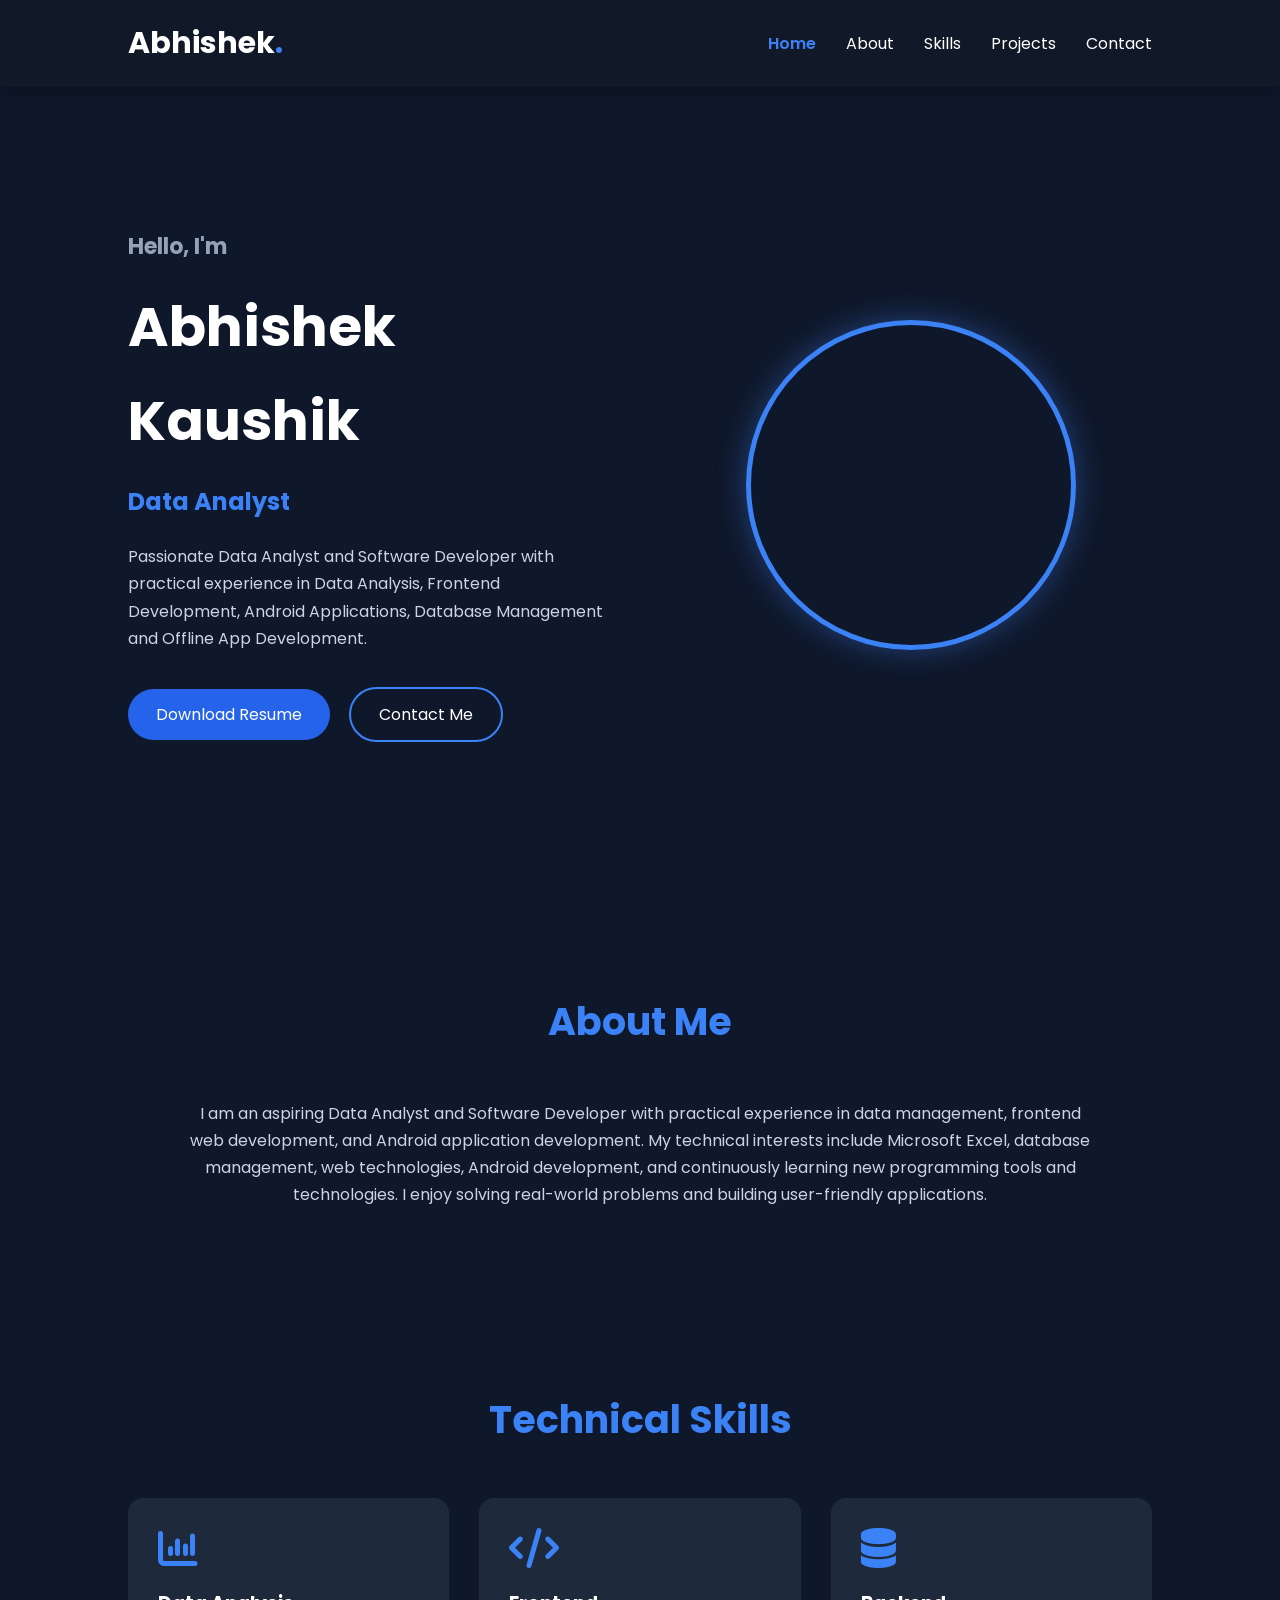
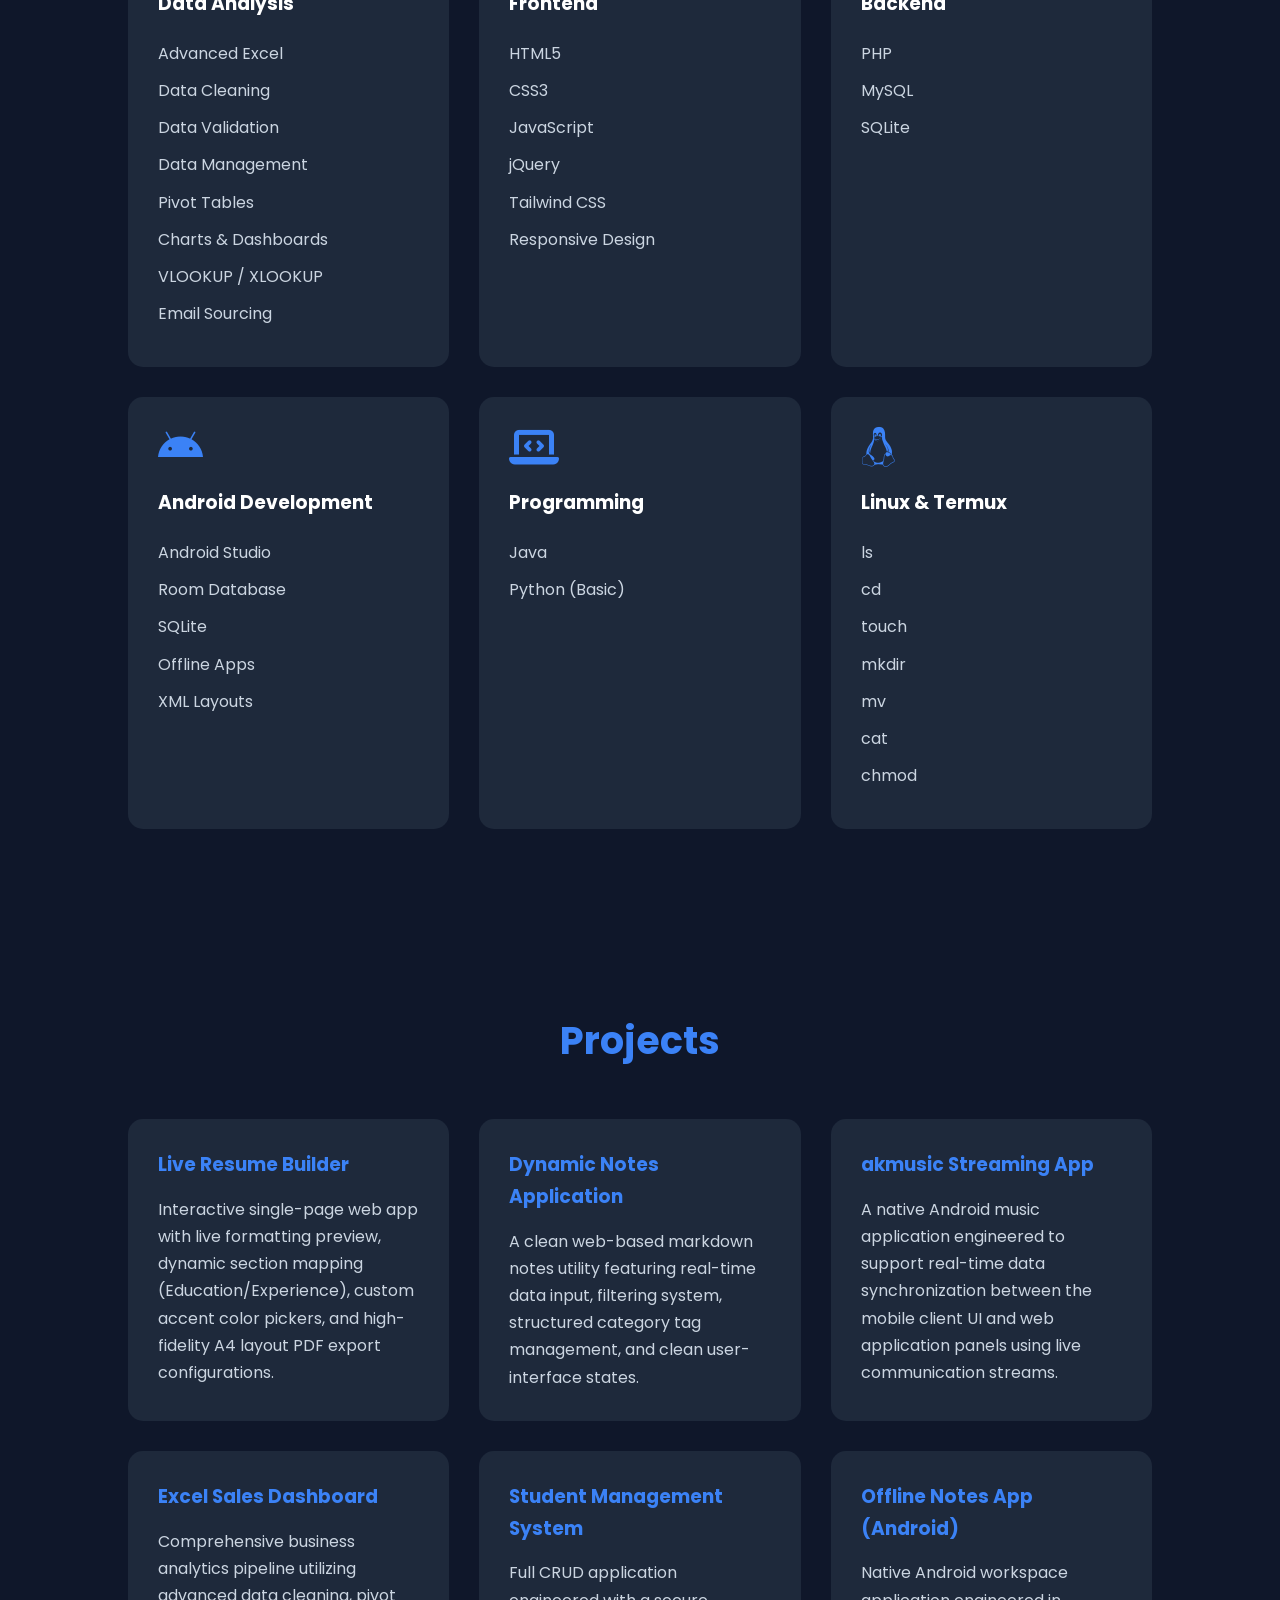
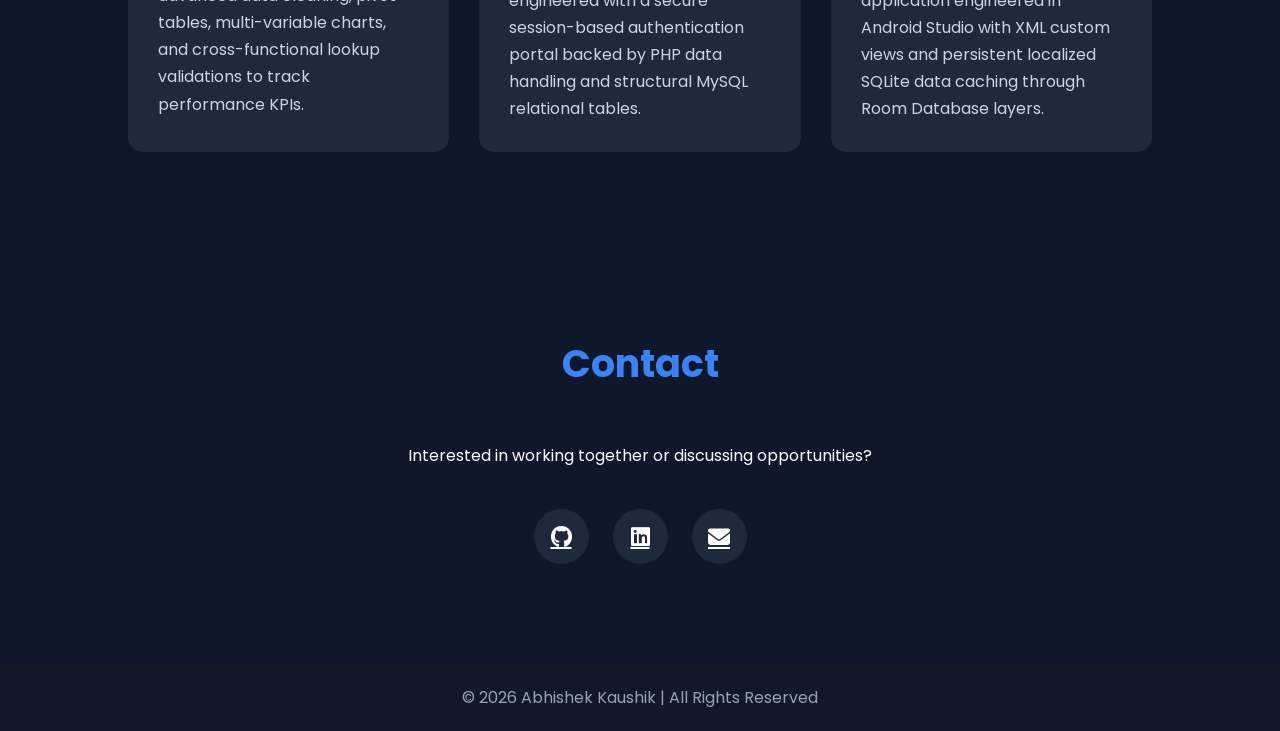
==== index.html @ 607801f2 "Add files via upload" ====
<!DOCTYPE html>
<html lang="en">

<head>
    <meta charset="UTF-8">
    <meta name="viewport" content="width=device-width, initial-scale=1.0">
    <title>Abhishek Kaushik | Portfolio</title>

    <link rel="icon" type="image/svg+xml" href="assets/icons/ak.svg">
    <link rel="stylesheet" href="style.css">
    <link href="https://fonts.googleapis.com/css2?family=Poppins:wght@300;400;500;600;700&display=swap" rel="stylesheet">
    <link rel="stylesheet" href="https://cdnjs.cloudflare.com/ajax/libs/font-awesome/6.7.2/css/all.min.css">
</head>

<body>

    <header>
        <div class="logo">
            Abhishek<span>.</span>
        </div>
        <nav>
            <ul>
                <li><a href="#home">Home</a></li>
                <li><a href="#about">About</a></li>
                <li><a href="#skills">Skills</a></li>
                <li><a href="#projects">Projects</a></li>
                <li><a href="#contact">Contact</a></li>
            </ul>
        </nav>
    </header>

    <section class="hero" id="home">
        <div class="hero-text">
            <h3>Hello, I'm</h3>
            <h1>Abhishek Kaushik</h1>
            <h2>
                <span id="typing"></span>
            </h2>
            <p>
                Passionate Data Analyst and Software Developer with practical experience
                in Data Analysis, Frontend Development, Android Applications,
                Database Management and Offline App Development.
            </p>
            <div class="buttons">
                <a href="resume.pdf" target="_blank" class="btn">Download Resume</a>
                <a href="#contact" class="btn btn2">Contact Me</a>
            </div>
        </div>
        <div class="hero-image">
            <img src="assets/images/profile.png" alt="Profile">
        </div>
    </section>

    <section class="about" id="about">
        <h2 class="title">About Me</h2>
        <p>
            I am an aspiring Data Analyst and Software Developer with practical
            experience in data management, frontend web development, and Android
            application development.
            My technical interests include Microsoft Excel, database management,
            web technologies, Android development, and continuously learning
            new programming tools and technologies.
            I enjoy solving real-world problems and building user-friendly applications.
        </p>
    </section>

    <section class="skills" id="skills">
        <h2 class="title">Technical Skills</h2>
        <div class="skill-box">
            <div class="card">
                <i class="fa-solid fa-chart-column"></i>
                <h3>Data Analysis</h3>
                <ul>
                    <li>Advanced Excel</li>
                    <li>Data Cleaning</li>
                    <li>Data Validation</li>
                    <li>Data Management</li>
                    <li>Pivot Tables</li>
                    <li>Charts & Dashboards</li>
                    <li>VLOOKUP / XLOOKUP</li>
                    <li>Email Sourcing</li>
                </ul>
            </div>

            <div class="card">
                <i class="fa-solid fa-code"></i>
                <h3>Frontend</h3>
                <ul>
                    <li>HTML5</li>
                    <li>CSS3</li>
                    <li>JavaScript</li>
                    <li>jQuery</li>
                    <li>Tailwind CSS</li>
                    <li>Responsive Design</li>
                </ul>
            </div>

            <div class="card">
                <i class="fa-solid fa-database"></i>
                <h3>Backend</h3>
                <ul>
                    <li>PHP</li>
                    <li>MySQL</li>
                    <li>SQLite</li>
                </ul>
            </div>

            <div class="card">
                <i class="fa-brands fa-android"></i>
                <h3>Android Development</h3>
                <ul>
                    <li>Android Studio</li>
                    <li>Room Database</li>
                    <li>SQLite</li>
                    <li>Offline Apps</li>
                    <li>XML Layouts</li>
                </ul>
            </div>

            <div class="card">
                <i class="fa-solid fa-laptop-code"></i>
                <h3>Programming</h3>
                <ul>
                    <li>Java</li>
                    <li>Python (Basic)</li>
                </ul>
            </div>

            <div class="card">
                <i class="fa-brands fa-linux"></i>
                <h3>Linux & Termux</h3>
                <ul>
                    <li>ls</li>
                    <li>cd</li>
                    <li>touch</li>
                    <li>mkdir</li>
                    <li>mv</li>
                    <li>cat</li>
                    <li>chmod</li>
                </ul>
            </div>
        </div>
    </section>

    <section class="projects" id="projects">
        <h2 class="title">Projects</h2>
        <div class="project-grid">
            <div class="project">
                <h3>Live Resume Builder</h3>
                <p>
                    Interactive single-page web app with live formatting preview, dynamic section mapping (Education/Experience), custom accent color pickers, and high-fidelity A4 layout PDF export configurations.
                </p>
            </div>

            <div class="project">
                <h3>Dynamic Notes Application</h3>
                <p>
                    A clean web-based markdown notes utility featuring real-time data input, filtering system, structured category tag management, and clean user-interface states.
                </p>
            </div>

            <div class="project">
                <h3>akmusic Streaming App</h3>
                <p>
                    A native Android music application engineered to support real-time data synchronization between the mobile client UI and web application panels using live communication streams.
                </p>
            </div>

            <div class="project">
                <h3>Excel Sales Dashboard</h3>
                <p>
                    Comprehensive business analytics pipeline utilizing advanced data cleaning, pivot tables, multi-variable charts, and cross-functional lookup validations to track performance KPIs.
                </p>
            </div>

            <div class="project">
                <h3>Student Management System</h3>
                <p>
                    Full CRUD application engineered with a secure session-based authentication portal backed by PHP data handling and structural MySQL relational tables.
                </p>
            </div>

            <div class="project">
                <h3>Offline Notes App (Android)</h3>
                <p>
                    Native Android workspace application engineered in Android Studio with XML custom views and persistent localized SQLite data caching through Room Database layers.
                </p>
            </div>
        </div>
    </section>

    <section class="contact" id="contact">
        <h2 class="title">Contact</h2>
        <p>Interested in working together or discussing opportunities?</p>
        <div class="social">
            <a href="https://github.com/akaushcsa-cell" target="_blank"><i class="fab fa-github"></i></a>
            <a href="https://www.linkedin.com/in/abhishekkaushikcsa/" target="_blank"><i class="fab fa-linkedin"></i></a>
            <a href="https://mail.google.com/mail/u/0/#inbox?compose=GTvVlcSKhbzMffjLKbSpnXmwtgKMhhSQFNvwnTtKnxzNxzTsXjLPdpZBdCBHrrLtXkRCscfwqnWXz" target="_blank"><i class="fas fa-envelope"></i></a>
        </div>
    </section>

    <footer>
        <p>© 2026 Abhishek Kaushik | All Rights Reserved</p>
    </footer>

    <script src="script.js"></script>
</body>

</html>
---- style.css ----
@import url('https://fonts.googleapis.com/css2?family=Poppins:wght@300;400;500;600;700;800&display=swap');

*{
    margin:0;
    padding:0;
    box-sizing:border-box;
    scroll-behavior:smooth;
    font-family:'Poppins',sans-serif;
}

body{
    background:#0f172a;
    color:#fff;
    line-height:1.7;
}

::-webkit-scrollbar{
    width:8px;
}

::-webkit-scrollbar-thumb{
    background:#3b82f6;
    border-radius:20px;
}

header{

    position:fixed;
    top:0;
    left:0;
    width:100%;
    background:#111827;
    padding:18px 10%;
    display:flex;
    justify-content:space-between;
    align-items:center;
    z-index:999;
    box-shadow:0 5px 15px rgba(0,0,0,.25);

}

.logo{

    font-size:30px;
    font-weight:700;
    color:#fff;

}

.logo span{

    color:#3b82f6;

}

nav ul{

    display:flex;
    list-style:none;

}

nav ul li{

    margin-left:30px;

}

nav ul li a{

    text-decoration:none;
    color:#fff;
    transition:.3s;

}

nav ul li a:hover{

    color:#3b82f6;

}

.hero{

    min-height:100vh;
    padding:120px 10% 50px;
    display:flex;
    justify-content:space-between;
    align-items:center;
    gap:60px;
    flex-wrap:wrap;

}

.hero-text{

    flex:1;

}

.hero-text h3{

    color:#94a3b8;
    font-size:22px;

}

.hero-text h1{

    font-size:55px;
    margin:15px 0;

}

.hero-text h2{

    color:#3b82f6;
    margin-bottom:20px;

}

.hero-text p{

    max-width:600px;
    color:#cbd5e1;

}

.buttons{

    margin-top:35px;

}

.btn{

    display:inline-block;
    text-decoration:none;
    color:#fff;
    background:#2563eb;
    padding:12px 28px;
    border-radius:30px;
    margin-right:15px;
    transition:.3s;

}

.btn:hover{

    background:#1d4ed8;
    transform:translateY(-3px);

}

.btn2{

    background:transparent;
    border:2px solid #3b82f6;

}

.btn2:hover{

    background:#2563eb;

}

.hero-image{

    flex:1;
    display:flex;
    justify-content:center;

}

.hero-image img{

    width:330px;
    height:330px;
    object-fit:cover;
    border-radius:50%;
    border:5px solid #3b82f6;
    box-shadow:0 0 30px rgba(59,130,246,.4);

}

section{

    padding:90px 10%;

}

.title{

    text-align:center;
    font-size:38px;
    margin-bottom:45px;
    color:#3b82f6;

}

.about p{

    max-width:900px;
    margin:auto;
    text-align:center;
    color:#cbd5e1;

}

.skill-box{

    display:grid;
    grid-template-columns:repeat(auto-fit,minmax(260px,1fr));
    gap:30px;

}

.card{

    background:#1e293b;
    padding:30px;
    border-radius:15px;
    transition:.4s;

}

.card:hover{

    transform:translateY(-10px);
    box-shadow:0 15px 30px rgba(0,0,0,.3);

}

.card i{

    font-size:40px;
    color:#3b82f6;
    margin-bottom:20px;

}

.card h3{

    margin-bottom:20px;

}

.card ul{

    list-style:none;

}

.card ul li{

    margin:10px 0;
    color:#cbd5e1;

}

.project-grid{

    display:grid;
    grid-template-columns:repeat(auto-fit,minmax(280px,1fr));
    gap:30px;

}

.project{

    background:#1e293b;
    padding:30px;
    border-radius:15px;
    transition:.4s;

}

.project:hover{

    transform:translateY(-10px);

}

.project h3{

    color:#3b82f6;
    margin-bottom:15px;

}

.project p{

    color:#cbd5e1;

}

.contact{

    text-align:center;

}

.social{

    margin-top:30px;

}

.social a{

    width:55px;
    height:55px;
    display:inline-flex;
    justify-content:center;
    align-items:center;
    border-radius:50%;
    background:#1e293b;
    color:#fff;
    margin:10px;
    font-size:22px;
    transition:.3s;

}

.social a:hover{

    background:#3b82f6;
    transform:scale(1.15);

}

footer{

    background:#111827;
    text-align:center;
    padding:20px;
    color:#94a3b8;

}

@media(max-width:900px){

.hero{

    text-align:center;
    flex-direction:column-reverse;

}

.hero-image img{

    width:250px;
    height:250px;

}

.hero-text h1{

    font-size:42px;

}

nav ul{

    display:none;

}

}

nav ul li a.active{

    color:#3b82f6;
    font-weight:600;

}
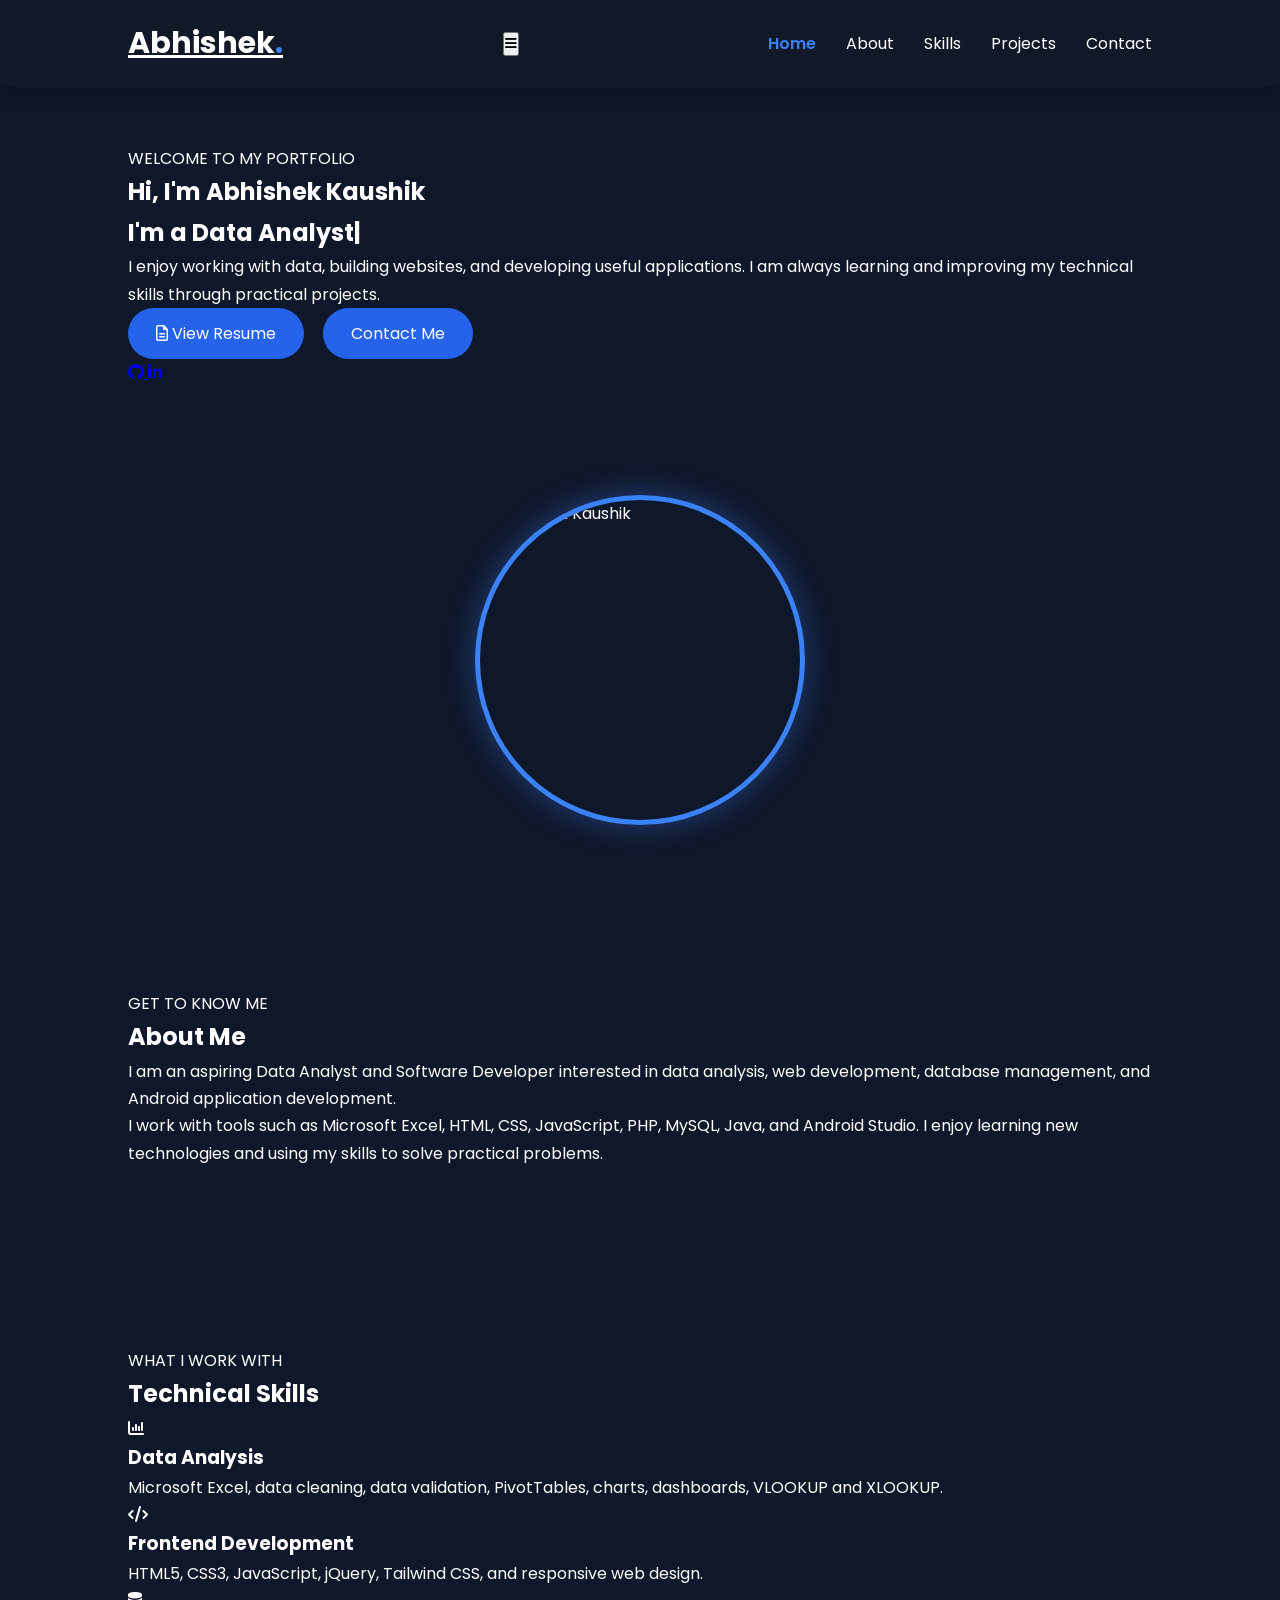
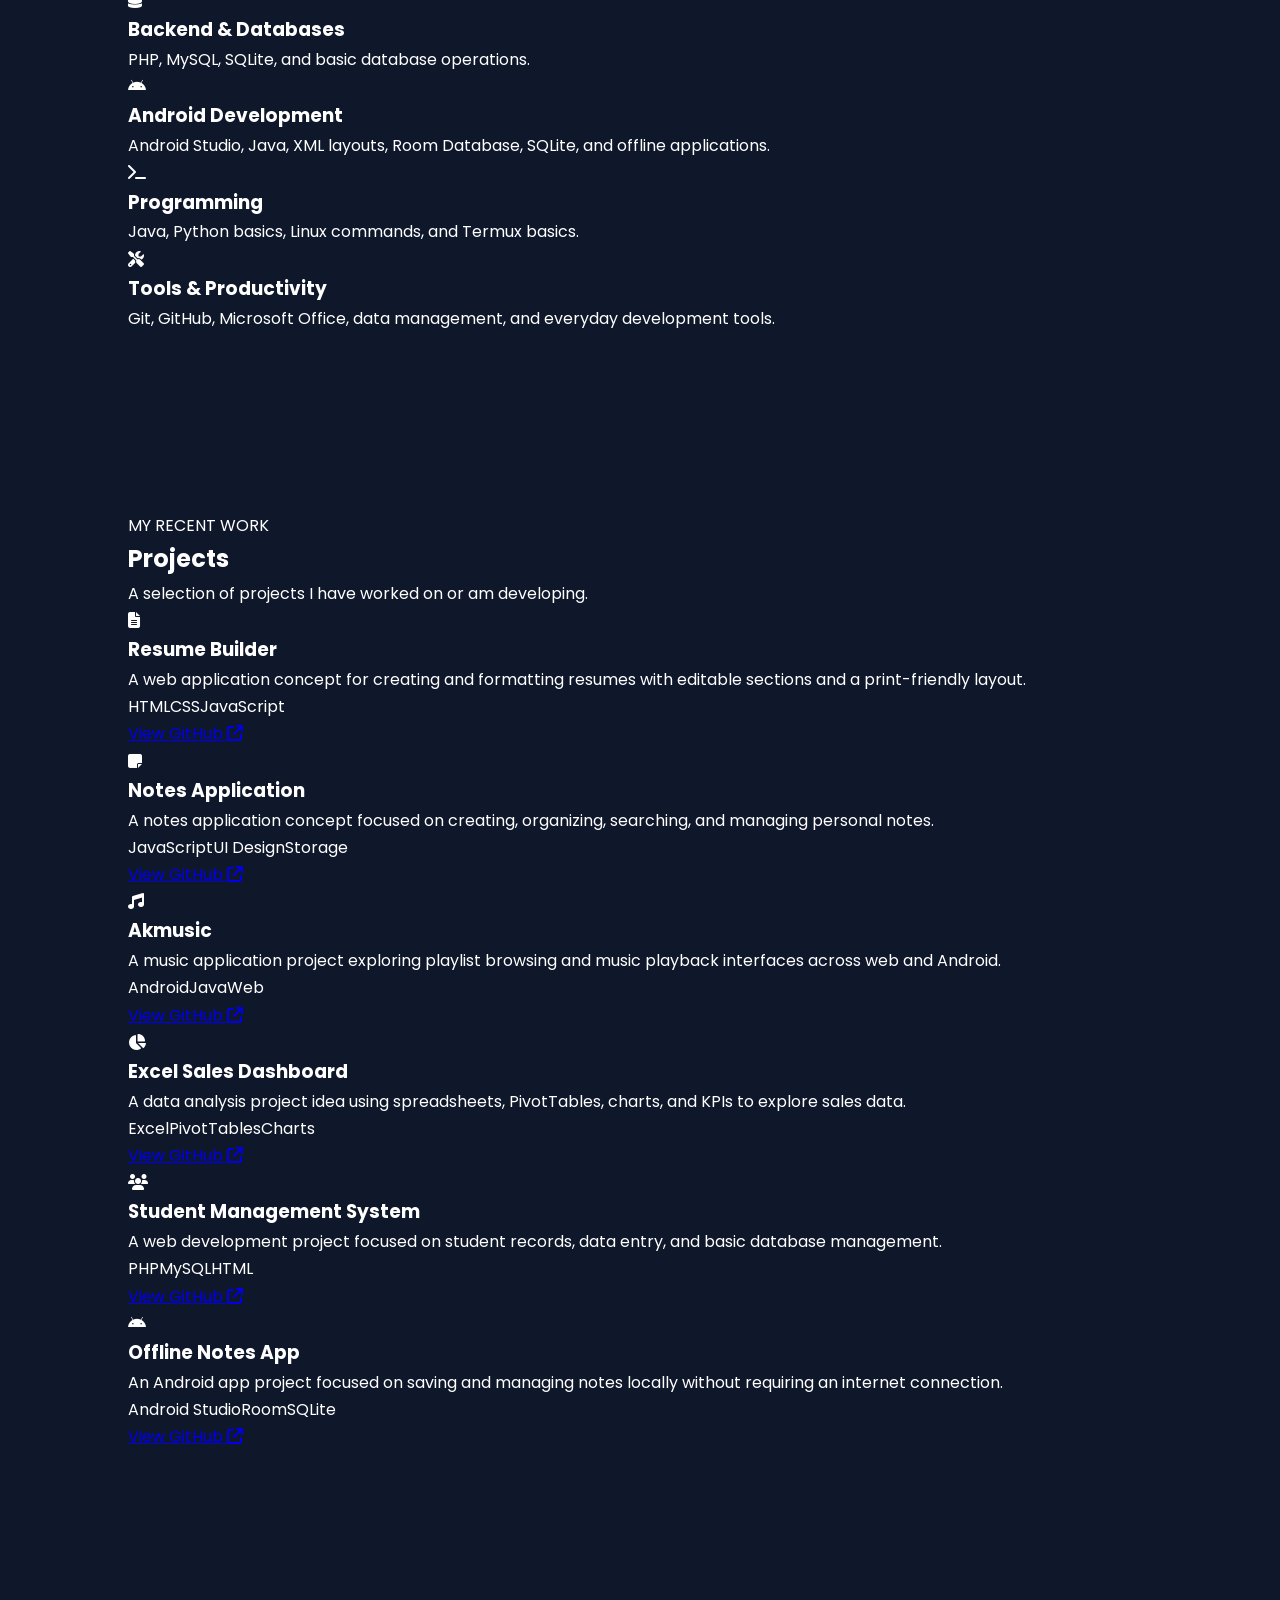
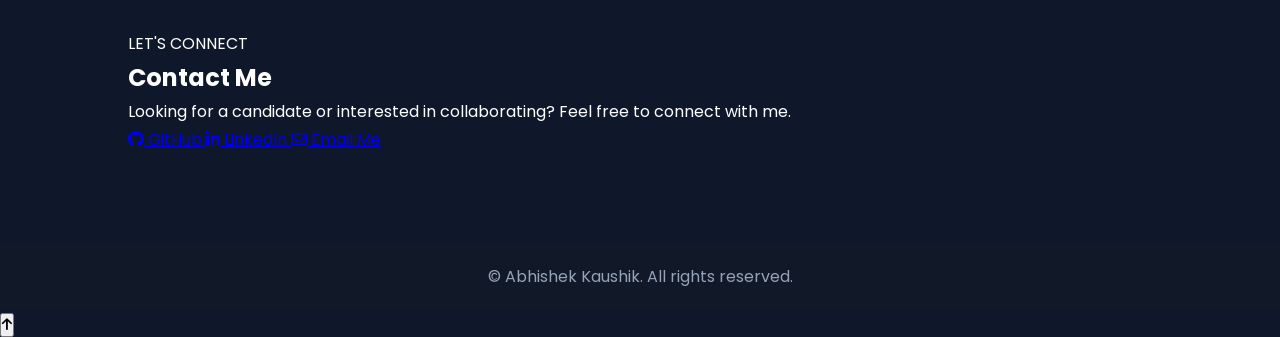
==== commit 6062abae: "Update index.html" ====
--- a/index.html
+++ b/index.html
@@ -1,26 +1,42 @@
 <!DOCTYPE html>
 <html lang="en">
-
 <head>
     <meta charset="UTF-8">
     <meta name="viewport" content="width=device-width, initial-scale=1.0">
+
+    <meta name="description"
+          content="Abhishek Kaushik's portfolio showcasing data analysis, web development, Android apps, and programming projects.">
+
     <title>Abhishek Kaushik | Portfolio</title>
 
     <link rel="icon" type="image/svg+xml" href="assets/icons/ak.svg">
     <link rel="stylesheet" href="style.css">
-    <link href="https://fonts.googleapis.com/css2?family=Poppins:wght@300;400;500;600;700&display=swap" rel="stylesheet">
-    <link rel="stylesheet" href="https://cdnjs.cloudflare.com/ajax/libs/font-awesome/6.7.2/css/all.min.css">
+
+    <link rel="preconnect" href="https://fonts.googleapis.com">
+    <link rel="preconnect" href="https://fonts.gstatic.com" crossorigin>
+
+    <link href="https://fonts.googleapis.com/css2?family=Poppins:wght@400;500;600;700&display=swap"
+          rel="stylesheet">
+
+    <link rel="stylesheet"
+          href="https://cdnjs.cloudflare.com/ajax/libs/font-awesome/6.7.2/css/all.min.css">
 </head>
 
 <body>
 
-    <header>
-        <div class="logo">
-            Abhishek<span>.</span>
-        </div>
-        <nav>
-            <ul>
-                <li><a href="#home">Home</a></li>
+    <header class="header">
+        <a href="#home" class="logo">Abhishek<span>.</span></a>
+
+        <button class="menu-toggle"
+                aria-label="Open navigation"
+                aria-expanded="false"
+                aria-controls="nav-menu">
+            <i class="fa-solid fa-bars"></i>
+        </button>
+
+        <nav id="nav-menu" aria-label="Main navigation">
+            <ul class="nav-menu">
+                <li><a href="#home" class="active">Home</a></li>
                 <li><a href="#about">About</a></li>
                 <li><a href="#skills">Skills</a></li>
                 <li><a href="#projects">Projects</a></li>
@@ -29,181 +45,303 @@
         </nav>
     </header>
 
-    <section class="hero" id="home">
-        <div class="hero-text">
-            <h3>Hello, I'm</h3>
-            <h1>Abhishek Kaushik</h1>
-            <h2>
-                <span id="typing"></span>
-            </h2>
-            <p>
-                Passionate Data Analyst and Software Developer with practical experience
-                in Data Analysis, Frontend Development, Android Applications,
-                Database Management and Offline App Development.
-            </p>
-            <div class="buttons">
-                <a href="resume.pdf" target="_blank" class="btn">Download Resume</a>
-                <a href="#contact" class="btn btn2">Contact Me</a>
-            </div>
-        </div>
-        <div class="hero-image">
-            <img src="assets/images/profile.png" alt="Profile">
-        </div>
-    </section>
-
-    <section class="about" id="about">
-        <h2 class="title">About Me</h2>
-        <p>
-            I am an aspiring Data Analyst and Software Developer with practical
-            experience in data management, frontend web development, and Android
-            application development.
-            My technical interests include Microsoft Excel, database management,
-            web technologies, Android development, and continuously learning
-            new programming tools and technologies.
-            I enjoy solving real-world problems and building user-friendly applications.
-        </p>
-    </section>
-
-    <section class="skills" id="skills">
-        <h2 class="title">Technical Skills</h2>
-        <div class="skill-box">
-            <div class="card">
-                <i class="fa-solid fa-chart-column"></i>
-                <h3>Data Analysis</h3>
-                <ul>
-                    <li>Advanced Excel</li>
-                    <li>Data Cleaning</li>
-                    <li>Data Validation</li>
-                    <li>Data Management</li>
-                    <li>Pivot Tables</li>
-                    <li>Charts & Dashboards</li>
-                    <li>VLOOKUP / XLOOKUP</li>
-                    <li>Email Sourcing</li>
-                </ul>
-            </div>
-
-            <div class="card">
-                <i class="fa-solid fa-code"></i>
-                <h3>Frontend</h3>
-                <ul>
-                    <li>HTML5</li>
-                    <li>CSS3</li>
-                    <li>JavaScript</li>
-                    <li>jQuery</li>
-                    <li>Tailwind CSS</li>
-                    <li>Responsive Design</li>
-                </ul>
-            </div>
-
-            <div class="card">
-                <i class="fa-solid fa-database"></i>
-                <h3>Backend</h3>
-                <ul>
-                    <li>PHP</li>
-                    <li>MySQL</li>
-                    <li>SQLite</li>
-                </ul>
-            </div>
-
-            <div class="card">
-                <i class="fa-brands fa-android"></i>
-                <h3>Android Development</h3>
-                <ul>
-                    <li>Android Studio</li>
-                    <li>Room Database</li>
-                    <li>SQLite</li>
-                    <li>Offline Apps</li>
-                    <li>XML Layouts</li>
-                </ul>
-            </div>
-
-            <div class="card">
-                <i class="fa-solid fa-laptop-code"></i>
-                <h3>Programming</h3>
-                <ul>
-                    <li>Java</li>
-                    <li>Python (Basic)</li>
-                </ul>
-            </div>
-
-            <div class="card">
-                <i class="fa-brands fa-linux"></i>
-                <h3>Linux & Termux</h3>
-                <ul>
-                    <li>ls</li>
-                    <li>cd</li>
-                    <li>touch</li>
-                    <li>mkdir</li>
-                    <li>mv</li>
-                    <li>cat</li>
-                    <li>chmod</li>
-                </ul>
-            </div>
-        </div>
-    </section>
-
-    <section class="projects" id="projects">
-        <h2 class="title">Projects</h2>
-        <div class="project-grid">
-            <div class="project">
-                <h3>Live Resume Builder</h3>
+    <main>
+        <section class="hero section" id="home">
+            <div class="hero-content">
+                <span class="eyebrow">WELCOME TO MY PORTFOLIO</span>
+
+                <h1>Hi, I'm <span>Abhishek Kaushik</span></h1>
+
+                <h2>
+                    I'm a <span id="typing">Data Analyst</span><span class="cursor">|</span>
+                </h2>
+
                 <p>
-                    Interactive single-page web app with live formatting preview, dynamic section mapping (Education/Experience), custom accent color pickers, and high-fidelity A4 layout PDF export configurations.
+                    I enjoy working with data, building websites, and developing
+                    useful applications. I am always learning and improving
+                    my technical skills through practical projects.
                 </p>
-            </div>
-
-            <div class="project">
-                <h3>Dynamic Notes Application</h3>
+
+                <div class="hero-buttons">
+                    <a href="resume.pdf" class="btn" target="_blank"
+                       rel="noopener noreferrer">
+                        <i class="fa-regular fa-file-lines"></i>
+                        View Resume
+                    </a>
+
+                    <a href="#contact" class="btn btn-outline">
+                        Contact Me
+                    </a>
+                </div>
+
+                <div class="hero-socials">
+                    <a href="https://github.com/akaushcsa-cell"
+                       target="_blank" rel="noopener noreferrer"
+                       aria-label="GitHub">
+                        <i class="fa-brands fa-github"></i>
+                    </a>
+
+                    <a href="https://www.linkedin.com/in/abhishekkaushikcsa/"
+                       target="_blank" rel="noopener noreferrer"
+                       aria-label="LinkedIn">
+                        <i class="fa-brands fa-linkedin-in"></i>
+                    </a>
+                </div>
+            </div>
+
+            <div class="hero-image">
+                <img src="images/profile.png"
+                     alt="Abhishek Kaushik"
+                     width="320" height="320">
+            </div>
+        </section>
+
+        <section class="section" id="about">
+            <div class="section-heading">
+                <span>GET TO KNOW ME</span>
+                <h2>About Me</h2>
+            </div>
+
+            <div class="about-content">
                 <p>
-                    A clean web-based markdown notes utility featuring real-time data input, filtering system, structured category tag management, and clean user-interface states.
+                    I am an aspiring Data Analyst and Software Developer
+                    interested in data analysis, web development, database
+                    management, and Android application development.
                 </p>
-            </div>
-
-            <div class="project">
-                <h3>akmusic Streaming App</h3>
+
                 <p>
-                    A native Android music application engineered to support real-time data synchronization between the mobile client UI and web application panels using live communication streams.
+                    I work with tools such as Microsoft Excel, HTML, CSS,
+                    JavaScript, PHP, MySQL, Java, and Android Studio.
+                    I enjoy learning new technologies and using my skills
+                    to solve practical problems.
                 </p>
             </div>
-
-            <div class="project">
-                <h3>Excel Sales Dashboard</h3>
+        </section>
+
+        <section class="section section-alt" id="skills">
+            <div class="section-heading">
+                <span>WHAT I WORK WITH</span>
+                <h2>Technical Skills</h2>
+            </div>
+
+            <div class="skills-grid">
+                <article class="skill-card">
+                    <div class="skill-icon">
+                        <i class="fa-solid fa-chart-column"></i>
+                    </div>
+                    <h3>Data Analysis</h3>
+                    <p>Microsoft Excel, data cleaning, data validation,
+                       PivotTables, charts, dashboards, VLOOKUP and XLOOKUP.</p>
+                </article>
+
+                <article class="skill-card">
+                    <div class="skill-icon">
+                        <i class="fa-solid fa-code"></i>
+                    </div>
+                    <h3>Frontend Development</h3>
+                    <p>HTML5, CSS3, JavaScript, jQuery, Tailwind CSS,
+                       and responsive web design.</p>
+                </article>
+
+                <article class="skill-card">
+                    <div class="skill-icon">
+                        <i class="fa-solid fa-database"></i>
+                    </div>
+                    <h3>Backend & Databases</h3>
+                    <p>PHP, MySQL, SQLite, and basic database operations.</p>
+                </article>
+
+                <article class="skill-card">
+                    <div class="skill-icon">
+                        <i class="fa-brands fa-android"></i>
+                    </div>
+                    <h3>Android Development</h3>
+                    <p>Android Studio, Java, XML layouts, Room Database,
+                       SQLite, and offline applications.</p>
+                </article>
+
+                <article class="skill-card">
+                    <div class="skill-icon">
+                        <i class="fa-solid fa-terminal"></i>
+                    </div>
+                    <h3>Programming</h3>
+                    <p>Java, Python basics, Linux commands, and Termux basics.</p>
+                </article>
+
+                <article class="skill-card">
+                    <div class="skill-icon">
+                        <i class="fa-solid fa-screwdriver-wrench"></i>
+                    </div>
+                    <h3>Tools & Productivity</h3>
+                    <p>Git, GitHub, Microsoft Office, data management,
+                       and everyday development tools.</p>
+                </article>
+            </div>
+        </section>
+
+        <section class="section" id="projects">
+            <div class="section-heading">
+                <span>MY RECENT WORK</span>
+                <h2>Projects</h2>
+                <p>A selection of projects I have worked on or am developing.</p>
+            </div>
+
+            <div class="projects-grid">
+                <article class="project-card">
+                    <div class="project-icon">
+                        <i class="fa-solid fa-file-lines"></i>
+                    </div>
+                    <h3>Resume Builder</h3>
+                    <p>
+                        A web application concept for creating and formatting
+                        resumes with editable sections and a print-friendly layout.
+                    </p>
+                    <div class="tags">
+                        <span>HTML</span><span>CSS</span><span>JavaScript</span>
+                    </div>
+                    <a class="project-link"
+                       href="https://github.com/akaushcsa-cell"
+                       target="_blank" rel="noopener noreferrer">
+                        View GitHub <i class="fa-solid fa-arrow-up-right-from-square"></i>
+                    </a>
+                </article>
+
+                <article class="project-card">
+                    <div class="project-icon">
+                        <i class="fa-solid fa-note-sticky"></i>
+                    </div>
+                    <h3>Notes Application</h3>
+                    <p>
+                        A notes application concept focused on creating,
+                        organizing, searching, and managing personal notes.
+                    </p>
+                    <div class="tags">
+                        <span>JavaScript</span><span>UI Design</span><span>Storage</span>
+                    </div>
+                    <a class="project-link"
+                       href="https://github.com/akaushcsa-cell"
+                       target="_blank" rel="noopener noreferrer">
+                        View GitHub <i class="fa-solid fa-arrow-up-right-from-square"></i>
+                    </a>
+                </article>
+
+                <article class="project-card">
+                    <div class="project-icon">
+                        <i class="fa-solid fa-music"></i>
+                    </div>
+                    <h3>Akmusic</h3>
+                    <p>
+                        A music application project exploring playlist browsing
+                        and music playback interfaces across web and Android.
+                    </p>
+                    <div class="tags">
+                        <span>Android</span><span>Java</span><span>Web</span>
+                    </div>
+                    <a class="project-link"
+                       href="https://github.com/akaushcsa-cell/Akmusic"
+                       target="_blank" rel="noopener noreferrer">
+                        View GitHub <i class="fa-solid fa-arrow-up-right-from-square"></i>
+                    </a>
+                </article>
+
+                <article class="project-card">
+                    <div class="project-icon">
+                        <i class="fa-solid fa-chart-pie"></i>
+                    </div>
+                    <h3>Excel Sales Dashboard</h3>
+                    <p>
+                        A data analysis project idea using spreadsheets,
+                        PivotTables, charts, and KPIs to explore sales data.
+                    </p>
+                    <div class="tags">
+                        <span>Excel</span><span>PivotTables</span><span>Charts</span>
+                    </div>
+                    <a class="project-link"
+                       href="https://github.com/akaushcsa-cell"
+                       target="_blank" rel="noopener noreferrer">
+                        View GitHub <i class="fa-solid fa-arrow-up-right-from-square"></i>
+                    </a>
+                </article>
+
+                <article class="project-card">
+                    <div class="project-icon">
+                        <i class="fa-solid fa-users"></i>
+                    </div>
+                    <h3>Student Management System</h3>
+                    <p>
+                        A web development project focused on student records,
+                        data entry, and basic database management.
+                    </p>
+                    <div class="tags">
+                        <span>PHP</span><span>MySQL</span><span>HTML</span>
+                    </div>
+                    <a class="project-link"
+                       href="https://github.com/akaushcsa-cell"
+                       target="_blank" rel="noopener noreferrer">
+                        View GitHub <i class="fa-solid fa-arrow-up-right-from-square"></i>
+                    </a>
+                </article>
+
+                <article class="project-card">
+                    <div class="project-icon">
+                        <i class="fa-brands fa-android"></i>
+                    </div>
+                    <h3>Offline Notes App</h3>
+                    <p>
+                        An Android app project focused on saving and managing
+                        notes locally without requiring an internet connection.
+                    </p>
+                    <div class="tags">
+                        <span>Android Studio</span><span>Room</span><span>SQLite</span>
+                    </div>
+                    <a class="project-link"
+                       href="https://github.com/akaushcsa-cell"
+                       target="_blank" rel="noopener noreferrer">
+                        View GitHub <i class="fa-solid fa-arrow-up-right-from-square"></i>
+                    </a>
+                </article>
+            </div>
+        </section>
+
+        <section class="section section-alt" id="contact">
+            <div class="section-heading">
+                <span>LET'S CONNECT</span>
+                <h2>Contact Me</h2>
+            </div>
+
+            <div class="contact-content">
                 <p>
-                    Comprehensive business analytics pipeline utilizing advanced data cleaning, pivot tables, multi-variable charts, and cross-functional lookup validations to track performance KPIs.
+                    Looking for a candidate or interested in collaborating?
+                    Feel free to connect with me.
                 </p>
-            </div>
-
-            <div class="project">
-                <h3>Student Management System</h3>
-                <p>
-                    Full CRUD application engineered with a secure session-based authentication portal backed by PHP data handling and structural MySQL relational tables.
-                </p>
-            </div>
-
-            <div class="project">
-                <h3>Offline Notes App (Android)</h3>
-                <p>
-                    Native Android workspace application engineered in Android Studio with XML custom views and persistent localized SQLite data caching through Room Database layers.
-                </p>
-            </div>
-        </div>
-    </section>
-
-    <section class="contact" id="contact">
-        <h2 class="title">Contact</h2>
-        <p>Interested in working together or discussing opportunities?</p>
-        <div class="social">
-            <a href="https://github.com/akaushcsa-cell" target="_blank"><i class="fab fa-github"></i></a>
-            <a href="https://www.linkedin.com/in/abhishekkaushikcsa/" target="_blank"><i class="fab fa-linkedin"></i></a>
-            <a href="https://mail.google.com/mail/u/0/#inbox?compose=GTvVlcSKhbzMffjLKbSpnXmwtgKMhhSQFNvwnTtKnxzNxzTsXjLPdpZBdCBHrrLtXkRCscfwqnWXz" target="_blank"><i class="fas fa-envelope"></i></a>
-        </div>
-    </section>
+
+                <div class="contact-links">
+                    <a href="https://github.com/akaushcsa-cell"
+                       target="_blank" rel="noopener noreferrer">
+                        <i class="fa-brands fa-github"></i> GitHub
+                    </a>
+
+                    <a href="https://www.linkedin.com/in/abhishekkaushikcsa/"
+                       target="_blank" rel="noopener noreferrer">
+                        <i class="fa-brands fa-linkedin-in"></i> LinkedIn
+                    </a>
+
+                    <a href="mailto:YOUR_EMAIL@example.com">
+                        <i class="fa-regular fa-envelope"></i> Email Me
+                    </a>
+                </div>
+            </div>
+        </section>
+    </main>
 
     <footer>
-        <p>© 2026 Abhishek Kaushik | All Rights Reserved</p>
+        <p>© <span id="year"></span> Abhishek Kaushik. All rights reserved.</p>
     </footer>
+
+    <button id="back-to-top" aria-label="Back to top">
+        <i class="fa-solid fa-arrow-up"></i>
+    </button>
 
     <script src="script.js"></script>
 </body>
-
 </html>
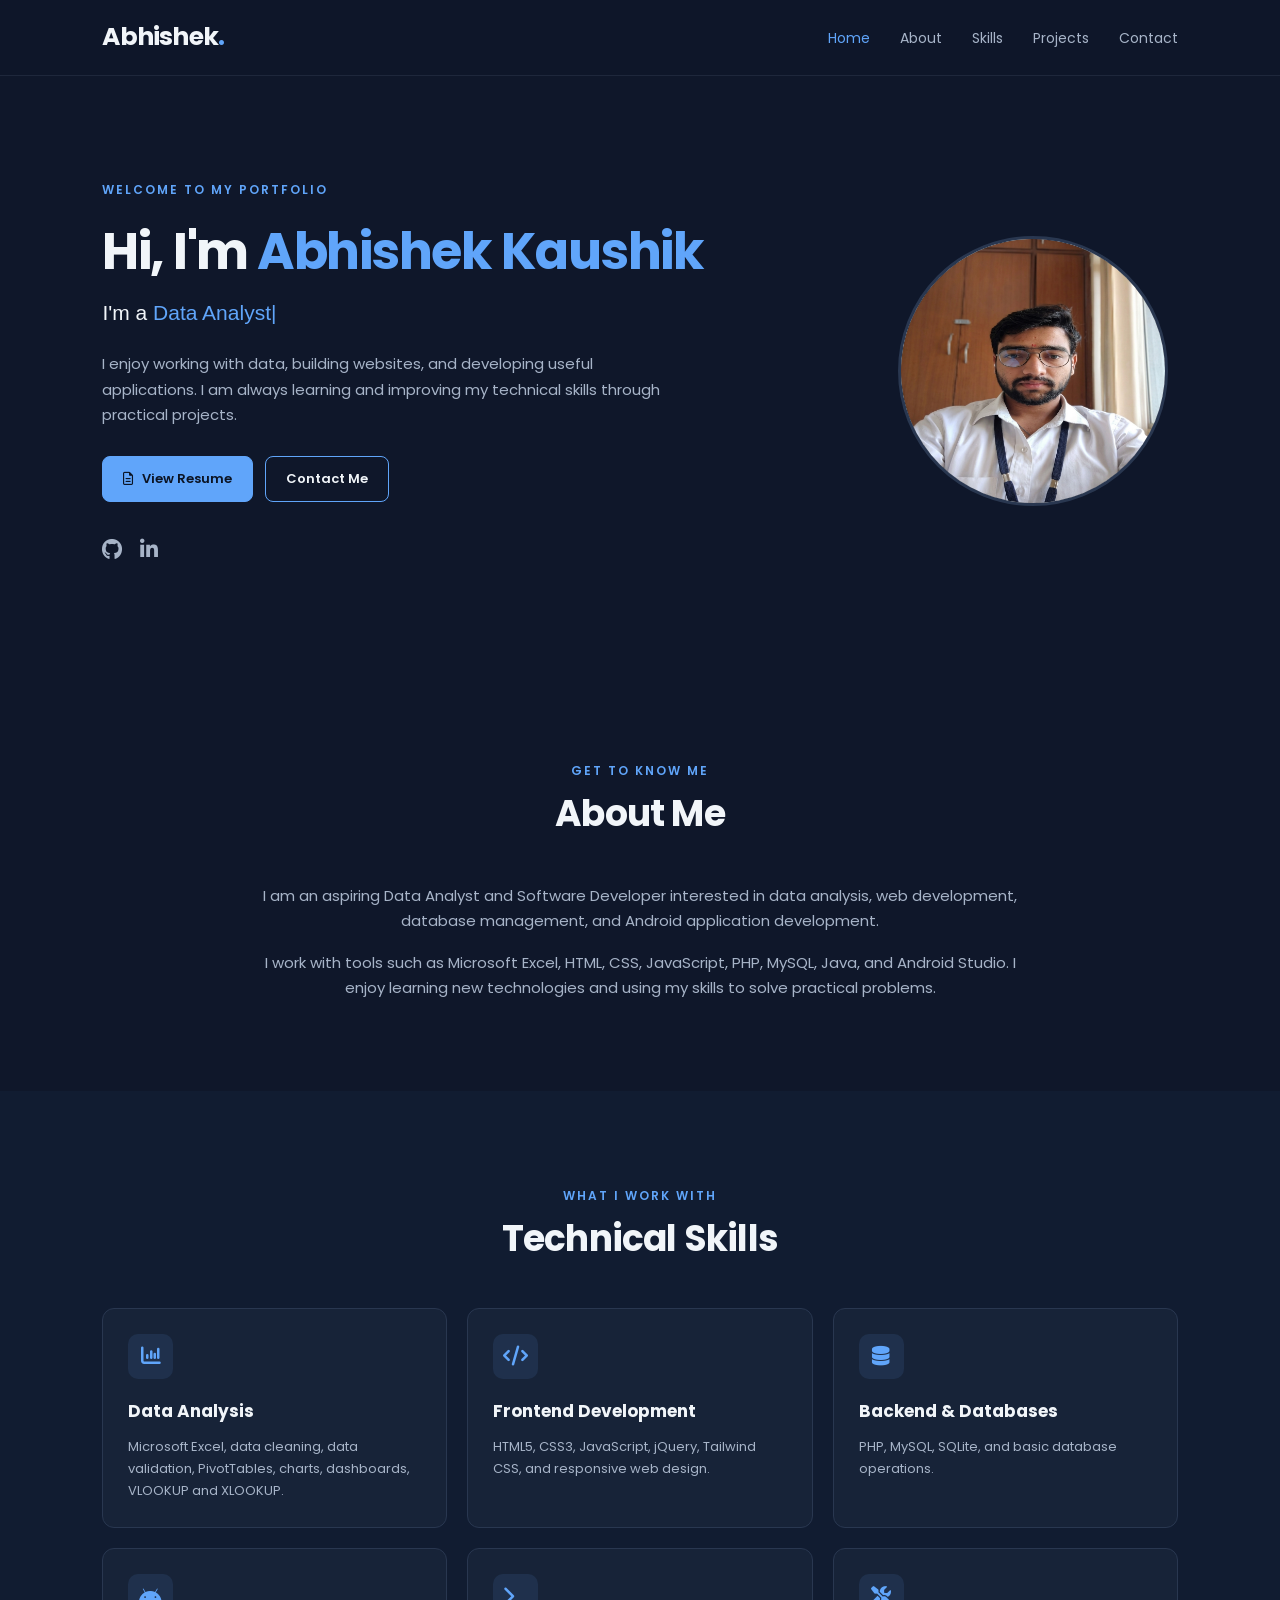
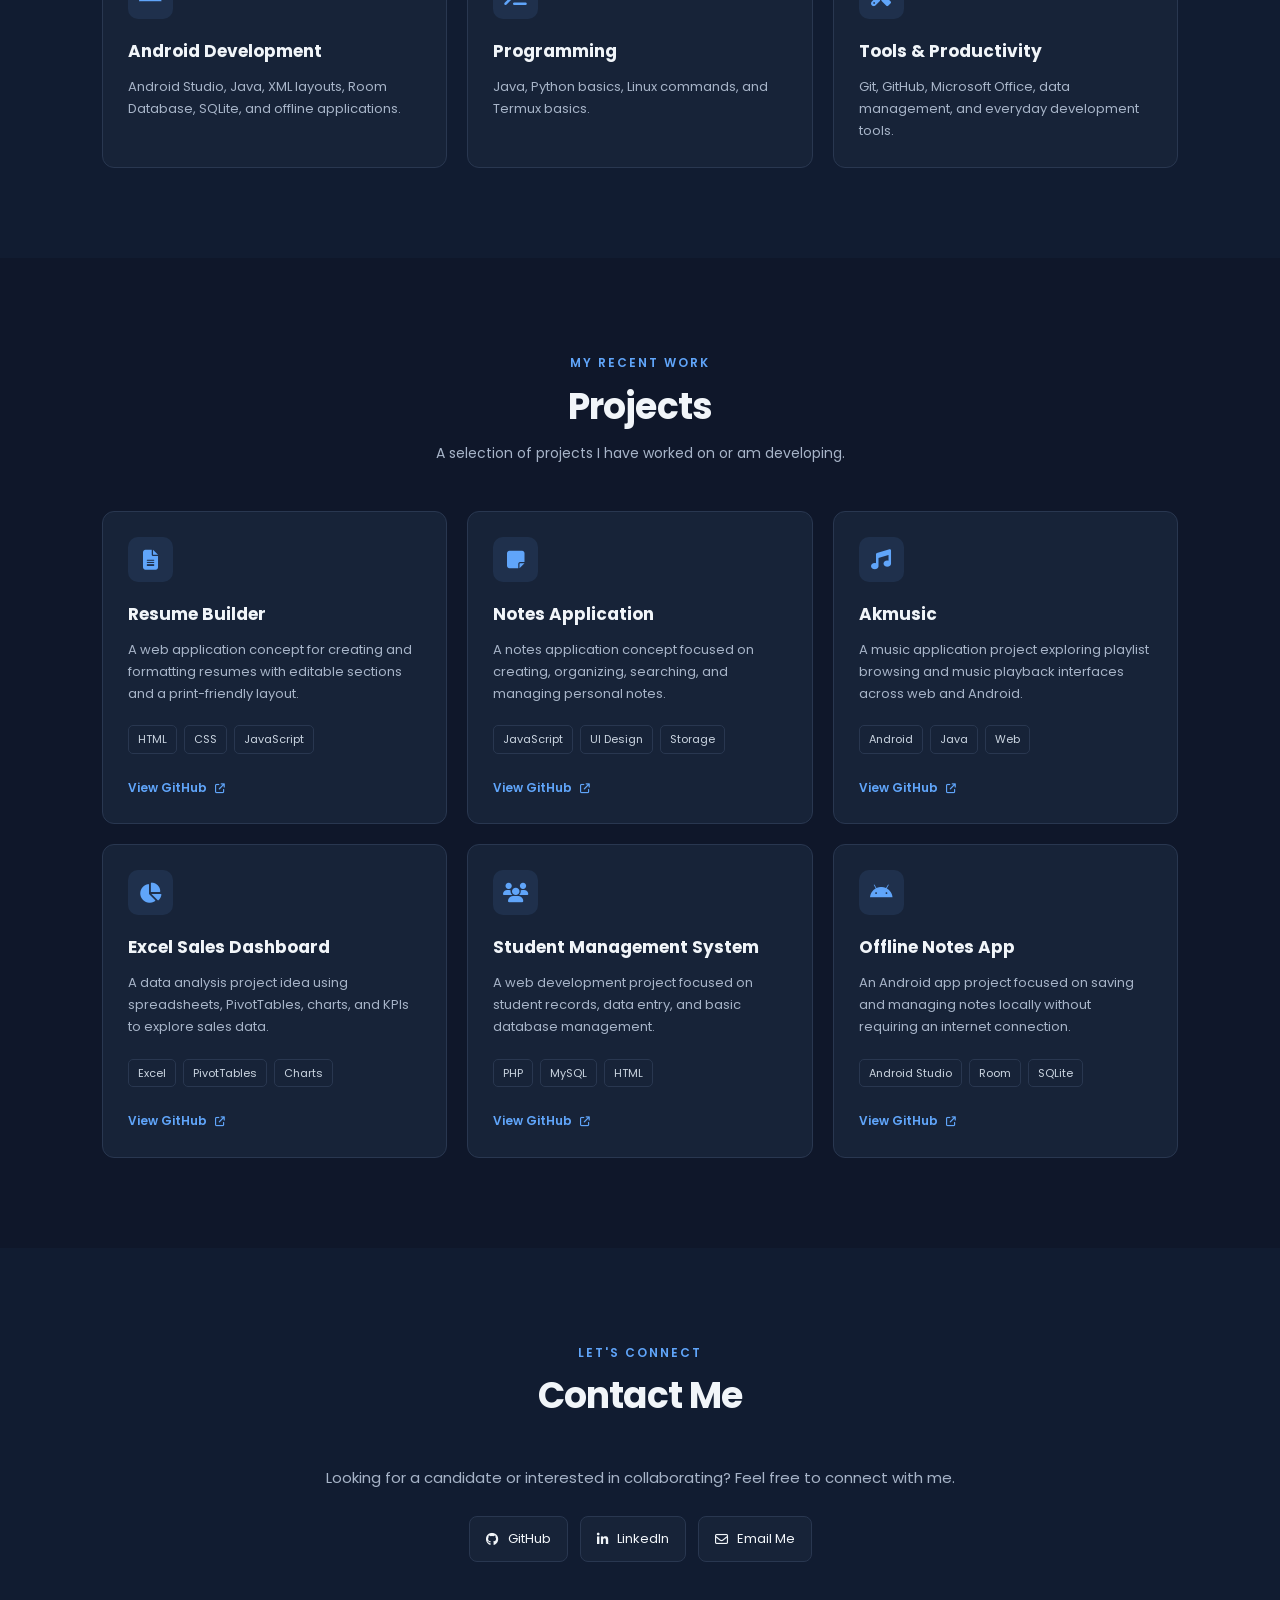
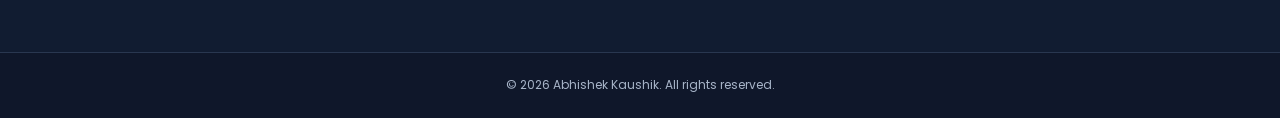
==== commit 3ddc6b76: "Update index.html" ====
--- a/index.html
+++ b/index.html
@@ -90,7 +90,7 @@
             </div>
 
             <div class="hero-image">
-                <img src="images/profile.png"
+                <img src="profile.png"
                      alt="Abhishek Kaushik"
                      width="320" height="320">
             </div>
--- a/style.css
+++ b/style.css
@@ -1,377 +1,612 @@
-@import url('https://fonts.googleapis.com/css2?family=Poppins:wght@300;400;500;600;700;800&display=swap');
-
-*{
-    margin:0;
-    padding:0;
-    box-sizing:border-box;
-    scroll-behavior:smooth;
-    font-family:'Poppins',sans-serif;
-}
-
-body{
-    background:#0f172a;
-    color:#fff;
-    line-height:1.7;
-}
-
-::-webkit-scrollbar{
-    width:8px;
-}
-
-::-webkit-scrollbar-thumb{
-    background:#3b82f6;
-    border-radius:20px;
-}
-
-header{
-
-    position:fixed;
-    top:0;
-    left:0;
-    width:100%;
-    background:#111827;
-    padding:18px 10%;
-    display:flex;
-    justify-content:space-between;
-    align-items:center;
-    z-index:999;
-    box-shadow:0 5px 15px rgba(0,0,0,.25);
-
-}
-
-.logo{
-
-    font-size:30px;
-    font-weight:700;
-    color:#fff;
-
-}
-
-.logo span{
-
-    color:#3b82f6;
-
-}
-
-nav ul{
-
-    display:flex;
-    list-style:none;
-
-}
-
-nav ul li{
-
-    margin-left:30px;
-
-}
-
-nav ul li a{
-
-    text-decoration:none;
-    color:#fff;
-    transition:.3s;
-
-}
-
-nav ul li a:hover{
-
-    color:#3b82f6;
-
-}
-
-.hero{
-
-    min-height:100vh;
-    padding:120px 10% 50px;
-    display:flex;
-    justify-content:space-between;
-    align-items:center;
-    gap:60px;
-    flex-wrap:wrap;
-
-}
-
-.hero-text{
-
-    flex:1;
-
-}
-
-.hero-text h3{
-
-    color:#94a3b8;
-    font-size:22px;
-
-}
-
-.hero-text h1{
-
-    font-size:55px;
-    margin:15px 0;
-
-}
-
-.hero-text h2{
-
-    color:#3b82f6;
-    margin-bottom:20px;
-
-}
-
-.hero-text p{
-
-    max-width:600px;
-    color:#cbd5e1;
-
-}
-
-.buttons{
-
-    margin-top:35px;
-
-}
-
-.btn{
-
-    display:inline-block;
-    text-decoration:none;
-    color:#fff;
-    background:#2563eb;
-    padding:12px 28px;
-    border-radius:30px;
-    margin-right:15px;
-    transition:.3s;
-
-}
-
-.btn:hover{
-
-    background:#1d4ed8;
-    transform:translateY(-3px);
-
-}
-
-.btn2{
-
-    background:transparent;
-    border:2px solid #3b82f6;
-
-}
-
-.btn2:hover{
-
-    background:#2563eb;
-
-}
-
-.hero-image{
-
-    flex:1;
-    display:flex;
-    justify-content:center;
-
-}
-
-.hero-image img{
-
-    width:330px;
-    height:330px;
-    object-fit:cover;
-    border-radius:50%;
-    border:5px solid #3b82f6;
-    box-shadow:0 0 30px rgba(59,130,246,.4);
-
-}
-
-section{
-
-    padding:90px 10%;
-
-}
-
-.title{
-
-    text-align:center;
-    font-size:38px;
-    margin-bottom:45px;
-    color:#3b82f6;
-
-}
-
-.about p{
-
-    max-width:900px;
-    margin:auto;
-    text-align:center;
-    color:#cbd5e1;
-
-}
-
-.skill-box{
-
-    display:grid;
-    grid-template-columns:repeat(auto-fit,minmax(260px,1fr));
-    gap:30px;
-
-}
-
-.card{
-
-    background:#1e293b;
-    padding:30px;
-    border-radius:15px;
-    transition:.4s;
-
-}
-
-.card:hover{
-
-    transform:translateY(-10px);
-    box-shadow:0 15px 30px rgba(0,0,0,.3);
-
-}
-
-.card i{
-
-    font-size:40px;
-    color:#3b82f6;
-    margin-bottom:20px;
-
-}
-
-.card h3{
-
-    margin-bottom:20px;
-
-}
-
-.card ul{
-
-    list-style:none;
-
-}
-
-.card ul li{
-
-    margin:10px 0;
-    color:#cbd5e1;
-
-}
-
-.project-grid{
-
-    display:grid;
-    grid-template-columns:repeat(auto-fit,minmax(280px,1fr));
-    gap:30px;
-
-}
-
-.project{
-
-    background:#1e293b;
-    padding:30px;
-    border-radius:15px;
-    transition:.4s;
-
-}
-
-.project:hover{
-
-    transform:translateY(-10px);
-
-}
-
-.project h3{
-
-    color:#3b82f6;
-    margin-bottom:15px;
-
-}
-
-.project p{
-
-    color:#cbd5e1;
-
-}
-
-.contact{
-
-    text-align:center;
-
-}
-
-.social{
-
-    margin-top:30px;
-
-}
-
-.social a{
-
-    width:55px;
-    height:55px;
-    display:inline-flex;
-    justify-content:center;
-    align-items:center;
-    border-radius:50%;
-    background:#1e293b;
-    color:#fff;
-    margin:10px;
-    font-size:22px;
-    transition:.3s;
-
-}
-
-.social a:hover{
-
-    background:#3b82f6;
-    transform:scale(1.15);
-
-}
-
-footer{
-
-    background:#111827;
-    text-align:center;
-    padding:20px;
-    color:#94a3b8;
-
-}
-
-@media(max-width:900px){
-
-.hero{
-
-    text-align:center;
-    flex-direction:column-reverse;
-
-}
-
-.hero-image img{
-
-    width:250px;
-    height:250px;
-
-}
-
-.hero-text h1{
-
-    font-size:42px;
-
-}
-
-nav ul{
-
-    display:none;
-
-}
-
-}
-
-nav ul li a.active{
-
-    color:#3b82f6;
-    font-weight:600;
-
-}+:root {
+    --bg: #0f172a;
+    --surface: #111c31;
+    --card: #172338;
+    --border: #293750;
+    --primary: #60a5fa;
+    --text: #f1f5f9;
+    --muted: #a7b4c8;
+}
+
+* {
+    margin: 0;
+    padding: 0;
+    box-sizing: border-box;
+    scroll-behavior: smooth;
+}
+
+body {
+    font-family: "Poppins", sans-serif;
+    background: var(--bg);
+    color: var(--text);
+    line-height: 1.7;
+}
+
+a {
+    color: inherit;
+    text-decoration: none;
+}
+
+button,
+a {
+    -webkit-tap-highlight-color: transparent;
+}
+
+button {
+    font: inherit;
+}
+
+img {
+    max-width: 100%;
+    display: block;
+}
+
+::selection {
+    background: var(--primary);
+    color: var(--bg);
+}
+
+:focus-visible {
+    outline: 2px solid var(--primary);
+    outline-offset: 4px;
+}
+
+html {
+    scroll-padding-top: 90px;
+}
+
+section {
+    scroll-margin-top: 75px;
+}
+
+::-webkit-scrollbar {
+    width: 8px;
+}
+
+::-webkit-scrollbar-track {
+    background: var(--bg);
+}
+
+::-webkit-scrollbar-thumb {
+    background: #405474;
+    border-radius: 10px;
+}
+
+.header {
+    position: sticky;
+    top: 0;
+    z-index: 1000;
+    min-height: 76px;
+    padding: 16px 8%;
+    display: flex;
+    align-items: center;
+    justify-content: space-between;
+    gap: 24px;
+    background: rgba(15, 23, 42, 0.96);
+    border-bottom: 1px solid rgba(148, 163, 184, 0.12);
+    backdrop-filter: blur(12px);
+}
+
+.logo {
+    font-size: 25px;
+    font-weight: 700;
+    letter-spacing: -0.8px;
+}
+
+.logo span {
+    color: var(--primary);
+}
+
+.nav-menu {
+    display: flex;
+    align-items: center;
+    gap: 30px;
+    list-style: none;
+}
+
+.nav-menu a {
+    color: var(--muted);
+    font-size: 14px;
+    transition: color 0.2s ease;
+}
+
+.nav-menu a:hover,
+.nav-menu a.active {
+    color: var(--primary);
+}
+
+.menu-toggle {
+    display: none;
+    border: 1px solid var(--border);
+    background: var(--card);
+    color: var(--text);
+    width: 42px;
+    height: 42px;
+    border-radius: 9px;
+    cursor: pointer;
+}
+
+.section {
+    padding: 90px 8%;
+}
+
+.section-alt {
+    background: var(--surface);
+}
+
+.section-heading {
+    text-align: center;
+    margin-bottom: 45px;
+}
+
+.section-heading > span,
+.eyebrow {
+    color: var(--primary);
+    font-size: 12px;
+    font-weight: 600;
+    letter-spacing: 2px;
+}
+
+.section-heading h2 {
+    font-size: clamp(28px, 4vw, 36px);
+    line-height: 1.3;
+    margin-top: 8px;
+    letter-spacing: -0.8px;
+}
+
+.section-heading > p {
+    color: var(--muted);
+    margin-top: 12px;
+    font-size: 14px;
+}
+
+.hero {
+    min-height: 590px;
+    display: flex;
+    align-items: center;
+    justify-content: space-between;
+    gap: 55px;
+}
+
+.hero-content {
+    flex: 1;
+    max-width: 680px;
+}
+
+.hero h1 {
+    font-size: clamp(34px, 4.5vw, 51px);
+    line-height: 1.25;
+    letter-spacing: -1.5px;
+    margin: 18px 0 12px;
+}
+
+.hero h1 span {
+    color: var(--primary);
+}
+
+.hero h2 {
+    font-size: 21px;
+    font-weight: 500;
+    margin-bottom: 20px;
+}
+
+#typing {
+    color: var(--primary);
+}
+
+.cursor {
+    color: var(--primary);
+    animation: blink 0.8s infinite;
+}
+
+@keyframes blink {
+    50% {
+        opacity: 0;
+    }
+}
+
+.hero-content > p,
+.about-content p,
+.contact-content > p {
+    color: var(--muted);
+    font-size: 15px;
+}
+
+.hero-content > p {
+    max-width: 580px;
+}
+
+.hero-buttons {
+    display: flex;
+    flex-wrap: wrap;
+    gap: 12px;
+    margin-top: 28px;
+}
+
+.btn {
+    min-height: 45px;
+    display: inline-flex;
+    justify-content: center;
+    align-items: center;
+    gap: 9px;
+    padding: 11px 20px;
+    border-radius: 8px;
+    border: 1px solid var(--primary);
+    background: var(--primary);
+    color: #0b1424;
+    font-size: 13px;
+    font-weight: 600;
+    transition: background 0.2s ease, transform 0.2s ease;
+}
+
+.btn:hover {
+    transform: translateY(-2px);
+    background: #93c5fd;
+    border-color: #93c5fd;
+}
+
+.btn-outline {
+    background: transparent;
+    color: var(--text);
+}
+
+.btn-outline:hover {
+    color: #0b1424;
+}
+
+.hero-socials {
+    display: flex;
+    gap: 18px;
+    margin-top: 30px;
+}
+
+.hero-socials a {
+    color: var(--muted);
+    font-size: 21px;
+    transition: color 0.2s ease;
+}
+
+.hero-socials a:hover {
+    color: var(--primary);
+}
+
+.hero-image {
+    flex: 0 0 290px;
+    display: flex;
+    justify-content: center;
+}
+
+.hero-image img {
+    width: 270px;
+    height: 270px;
+    object-fit: cover;
+    border-radius: 50%;
+    border: 3px solid var(--border);
+    background: var(--card);
+}
+
+.about-content {
+    max-width: 790px;
+    margin: 0 auto;
+    text-align: center;
+}
+
+.about-content p + p {
+    margin-top: 16px;
+}
+
+.skills-grid {
+    display: grid;
+    grid-template-columns: repeat(3, minmax(0, 1fr));
+    gap: 20px;
+}
+
+.skill-card {
+    padding: 25px;
+    border: 1px solid var(--border);
+    background: var(--card);
+    border-radius: 12px;
+    transition: border-color 0.2s ease, transform 0.2s ease;
+}
+
+.skill-card:hover {
+    border-color: #4b75aa;
+    transform: translateY(-4px);
+}
+
+.skill-icon,
+.project-icon {
+    width: 45px;
+    height: 45px;
+    display: grid;
+    place-items: center;
+    background: rgba(96, 165, 250, 0.1);
+    color: var(--primary);
+    border-radius: 10px;
+    font-size: 20px;
+    margin-bottom: 18px;
+}
+
+.skill-card h3,
+.project-card h3 {
+    font-size: 17px;
+    margin-bottom: 10px;
+}
+
+.skill-card p,
+.project-card p {
+    font-size: 13px;
+    color: var(--muted);
+}
+
+.projects-grid {
+    display: grid;
+    grid-template-columns: repeat(3, minmax(0, 1fr));
+    gap: 20px;
+}
+
+.project-card {
+    display: flex;
+    flex-direction: column;
+    padding: 25px;
+    background: var(--card);
+    border: 1px solid var(--border);
+    border-radius: 12px;
+    transition: border-color 0.2s ease, transform 0.2s ease;
+}
+
+.project-card:hover {
+    border-color: #4b75aa;
+    transform: translateY(-4px);
+}
+
+.project-card p {
+    margin-bottom: 20px;
+}
+
+.tags {
+    display: flex;
+    flex-wrap: wrap;
+    gap: 7px;
+    margin-bottom: 20px;
+}
+
+.tags span {
+    padding: 4px 9px;
+    border-radius: 5px;
+    border: 1px solid var(--border);
+    color: #cbd5e1;
+    font-size: 11px;
+}
+
+.project-link {
+    align-self: flex-start;
+    margin-top: auto;
+    padding-top: 4px;
+    color: var(--primary);
+    font-size: 12px;
+    font-weight: 600;
+}
+
+.project-link i {
+    margin-left: 5px;
+    font-size: 10px;
+}
+
+.project-link:hover {
+    color: #bfdbfe;
+}
+
+.contact-content {
+    max-width: 650px;
+    margin: 0 auto;
+    text-align: center;
+}
+
+.contact-links {
+    display: flex;
+    flex-wrap: wrap;
+    justify-content: center;
+    gap: 12px;
+    margin-top: 26px;
+}
+
+.contact-links a {
+    display: inline-flex;
+    align-items: center;
+    gap: 9px;
+    padding: 11px 16px;
+    border: 1px solid var(--border);
+    border-radius: 8px;
+    background: var(--card);
+    color: var(--text);
+    font-size: 13px;
+    transition: border-color 0.2s ease, color 0.2s ease;
+}
+
+.contact-links a:hover {
+    border-color: var(--primary);
+    color: var(--primary);
+}
+
+footer {
+    padding: 22px 8%;
+    text-align: center;
+    background: var(--bg);
+    border-top: 1px solid var(--border);
+}
+
+footer p {
+    color: var(--muted);
+    font-size: 12px;
+}
+
+#back-to-top {
+    position: fixed;
+    right: 22px;
+    bottom: 22px;
+    z-index: 900;
+    width: 43px;
+    height: 43px;
+    border: 1px solid var(--border);
+    border-radius: 9px;
+    background: var(--primary);
+    color: #0b1424;
+    cursor: pointer;
+    opacity: 0;
+    visibility: hidden;
+    transform: translateY(8px);
+    transition: opacity 0.2s ease, transform 0.2s ease,
+                visibility 0.2s ease;
+}
+
+#back-to-top.visible {
+    opacity: 1;
+    visibility: visible;
+    transform: translateY(0);
+}
+
+#back-to-top:hover {
+    background: #93c5fd;
+}
+
+@media (max-width: 1000px) {
+    .header,
+    .section {
+        padding-left: 5%;
+        padding-right: 5%;
+    }
+
+    .hero {
+        gap: 30px;
+    }
+
+    .hero-image {
+        flex-basis: 230px;
+    }
+
+    .hero-image img {
+        width: 220px;
+        height: 220px;
+    }
+
+    .skills-grid,
+    .projects-grid {
+        grid-template-columns: repeat(2, minmax(0, 1fr));
+    }
+
+    .nav-menu {
+        gap: 20px;
+    }
+}
+
+@media (max-width: 700px) {
+    .header {
+        min-height: 68px;
+        padding: 12px 5%;
+    }
+
+    .logo {
+        font-size: 23px;
+    }
+
+    .menu-toggle {
+        display: grid;
+        place-items: center;
+    }
+
+    .header nav {
+        position: absolute;
+        top: calc(100% + 1px);
+        left: 0;
+        right: 0;
+        display: none;
+        padding: 12px 5% 18px;
+        background: var(--surface);
+        border-bottom: 1px solid var(--border);
+    }
+
+    .header nav.open {
+        display: block;
+    }
+
+    .nav-menu {
+        flex-direction: column;
+        align-items: stretch;
+        gap: 0;
+    }
+
+    .nav-menu a {
+        display: block;
+        padding: 10px 0;
+    }
+
+    .section {
+        padding: 65px 5%;
+    }
+
+    .hero {
+        min-height: auto;
+        padding-top: 55px;
+        padding-bottom: 65px;
+        flex-direction: column-reverse;
+        text-align: center;
+        gap: 30px;
+    }
+
+    .hero-image {
+        flex: initial;
+    }
+
+    .hero-image img {
+        width: 180px;
+        height: 180px;
+    }
+
+    .hero h1 {
+        font-size: 34px;
+        letter-spacing: -0.8px;
+    }
+
+    .hero h2 {
+        font-size: 18px;
+    }
+
+    .hero-buttons,
+    .hero-socials {
+        justify-content: center;
+    }
+
+    .hero-socials {
+        margin-top: 24px;
+    }
+
+    .skills-grid,
+    .projects-grid {
+        grid-template-columns: 1fr;
+    }
+
+    .section-heading {
+        margin-bottom: 32px;
+    }
+
+    .contact-links {
+        align-items: stretch;
+        flex-direction: column;
+    }
+
+    .contact-links a {
+        justify-content: center;
+    }
+}
+
+@media (prefers-reduced-motion: reduce) {
+    *,
+    *::before,
+    *::after {
+        scroll-behavior: auto !important;
+        animation-duration: 0.01ms !important;
+        animation-iteration-count: 1 !important;
+        transition-duration: 0.01ms !important;
+    }
+}
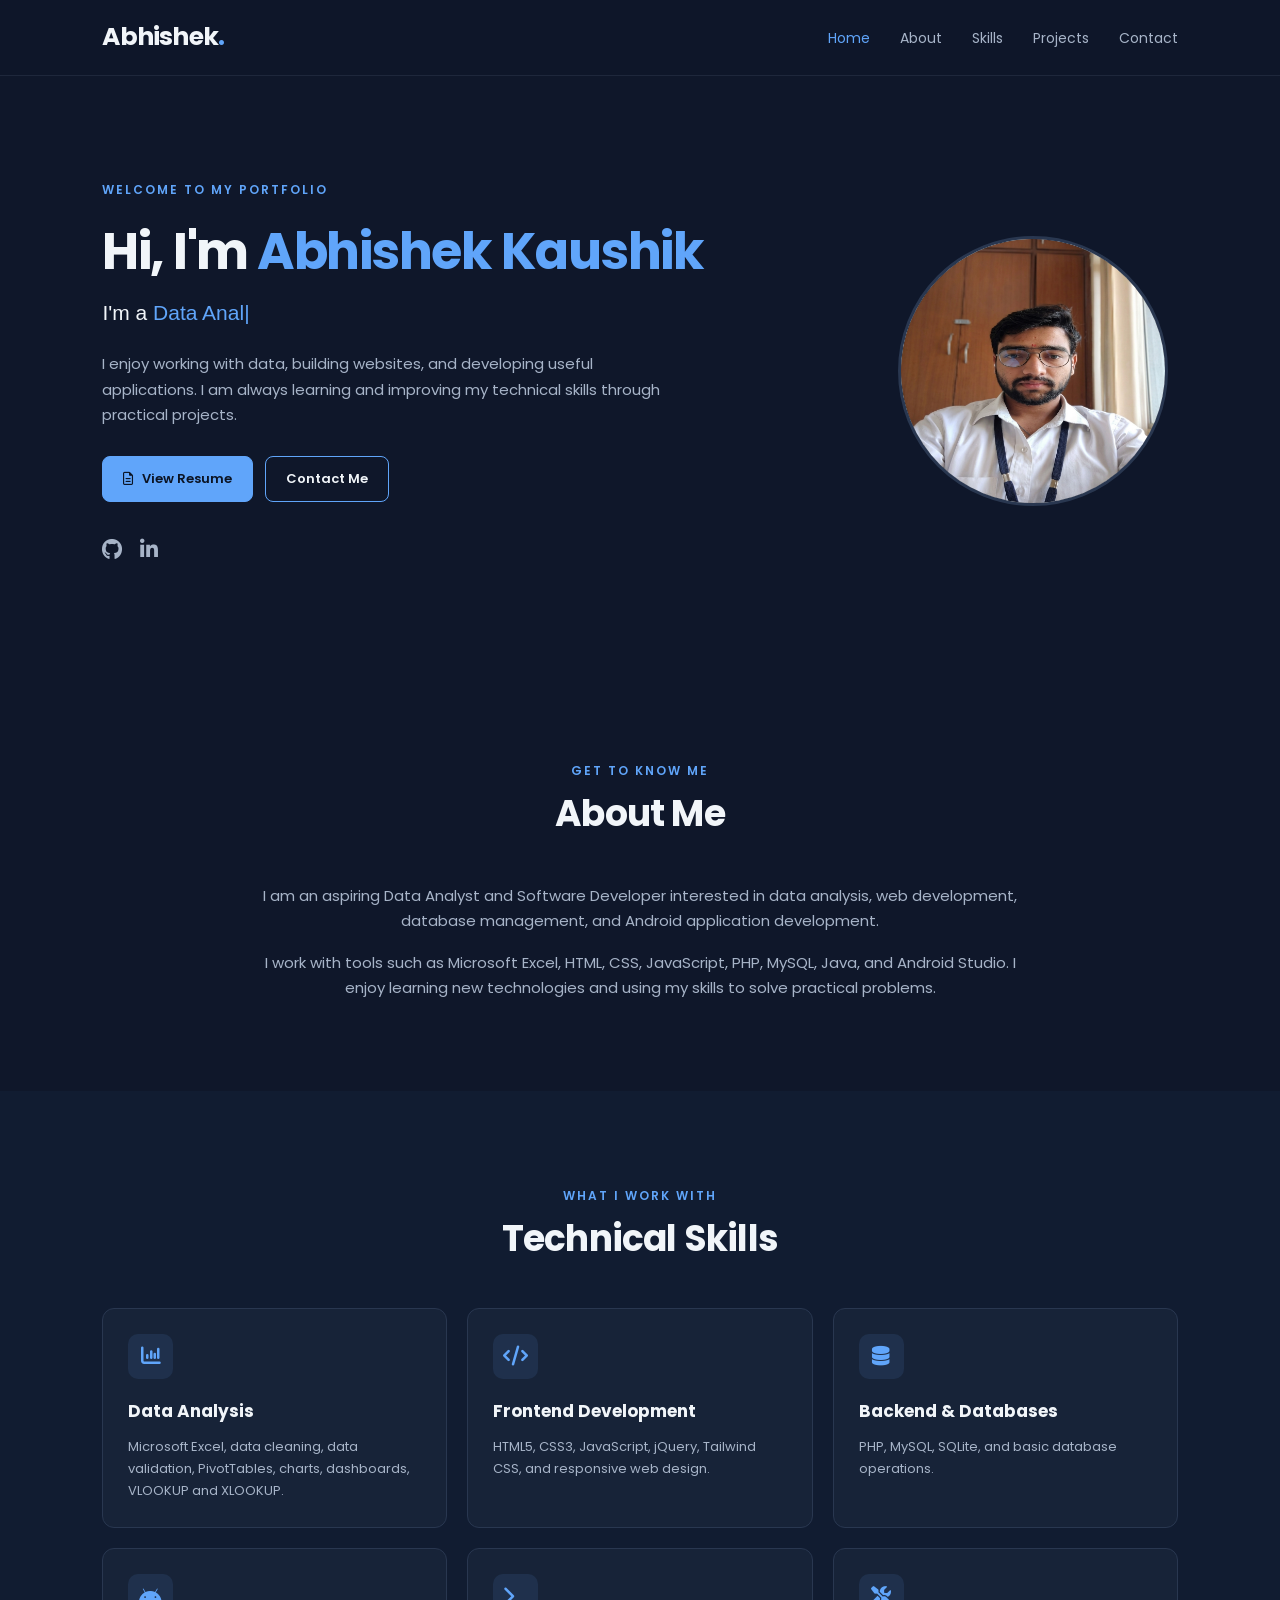
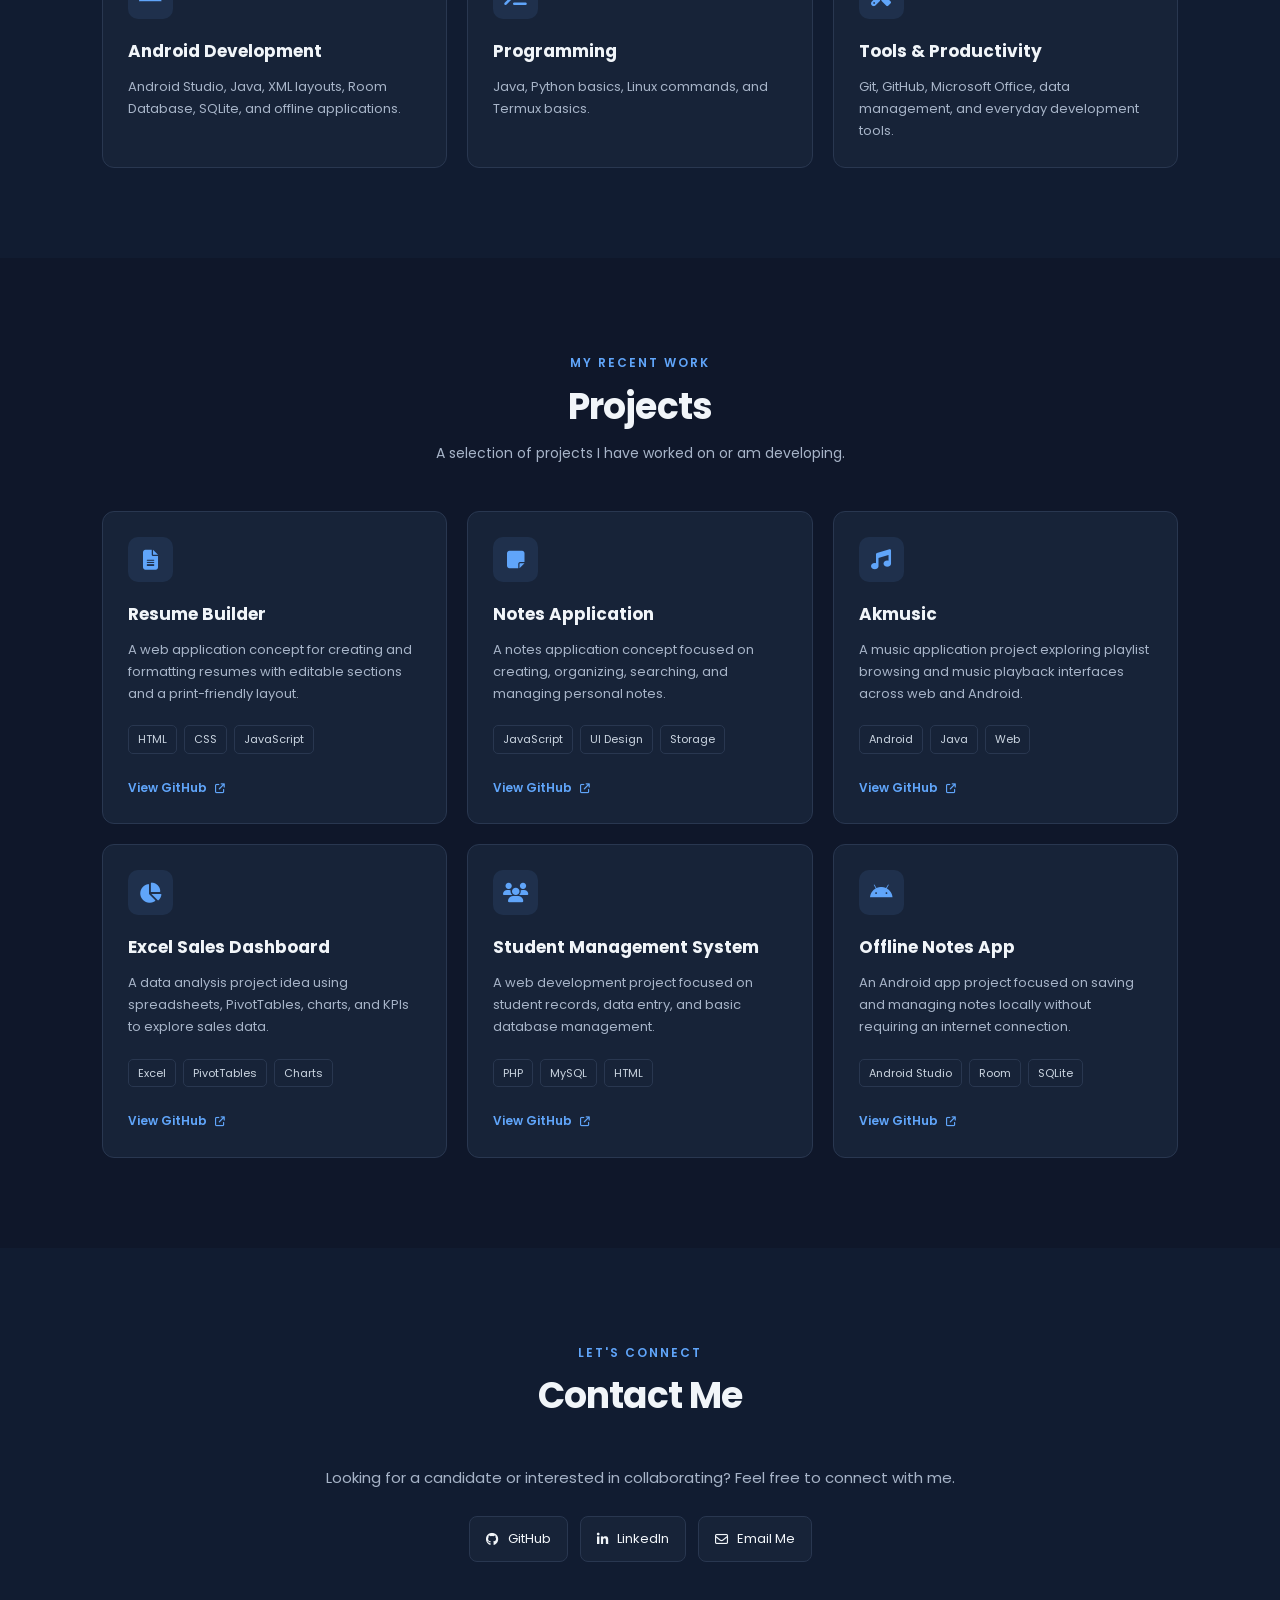
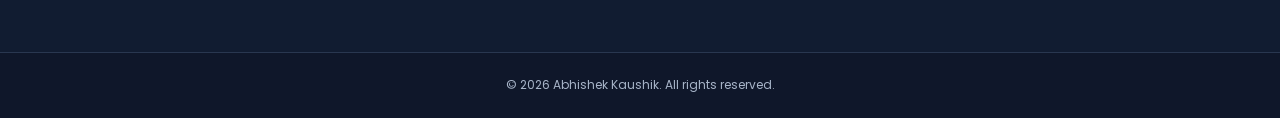
==== commit 278df628: "Update index.html" ====
--- a/index.html
+++ b/index.html
@@ -345,3 +345,48 @@
     <script src="script.js"></script>
 </body>
 </html>
+
+
+
+
+
+
+
+
+
+
+
+
+
+
+
+
+
+
+
+
+
+
+
+
+
+
+
+
+
+
+
+
+
+
+
+
+<!--
+
+<a href="gc.html" target="_blank">Visit GC Page! </a>
+<hr> 
+<a href="cc.html" target="_blank">Visit CC! </a> 
+<hr>
+<a href="akgc.html" target="_blank">Visit AKGC! </a> 
+
+-->
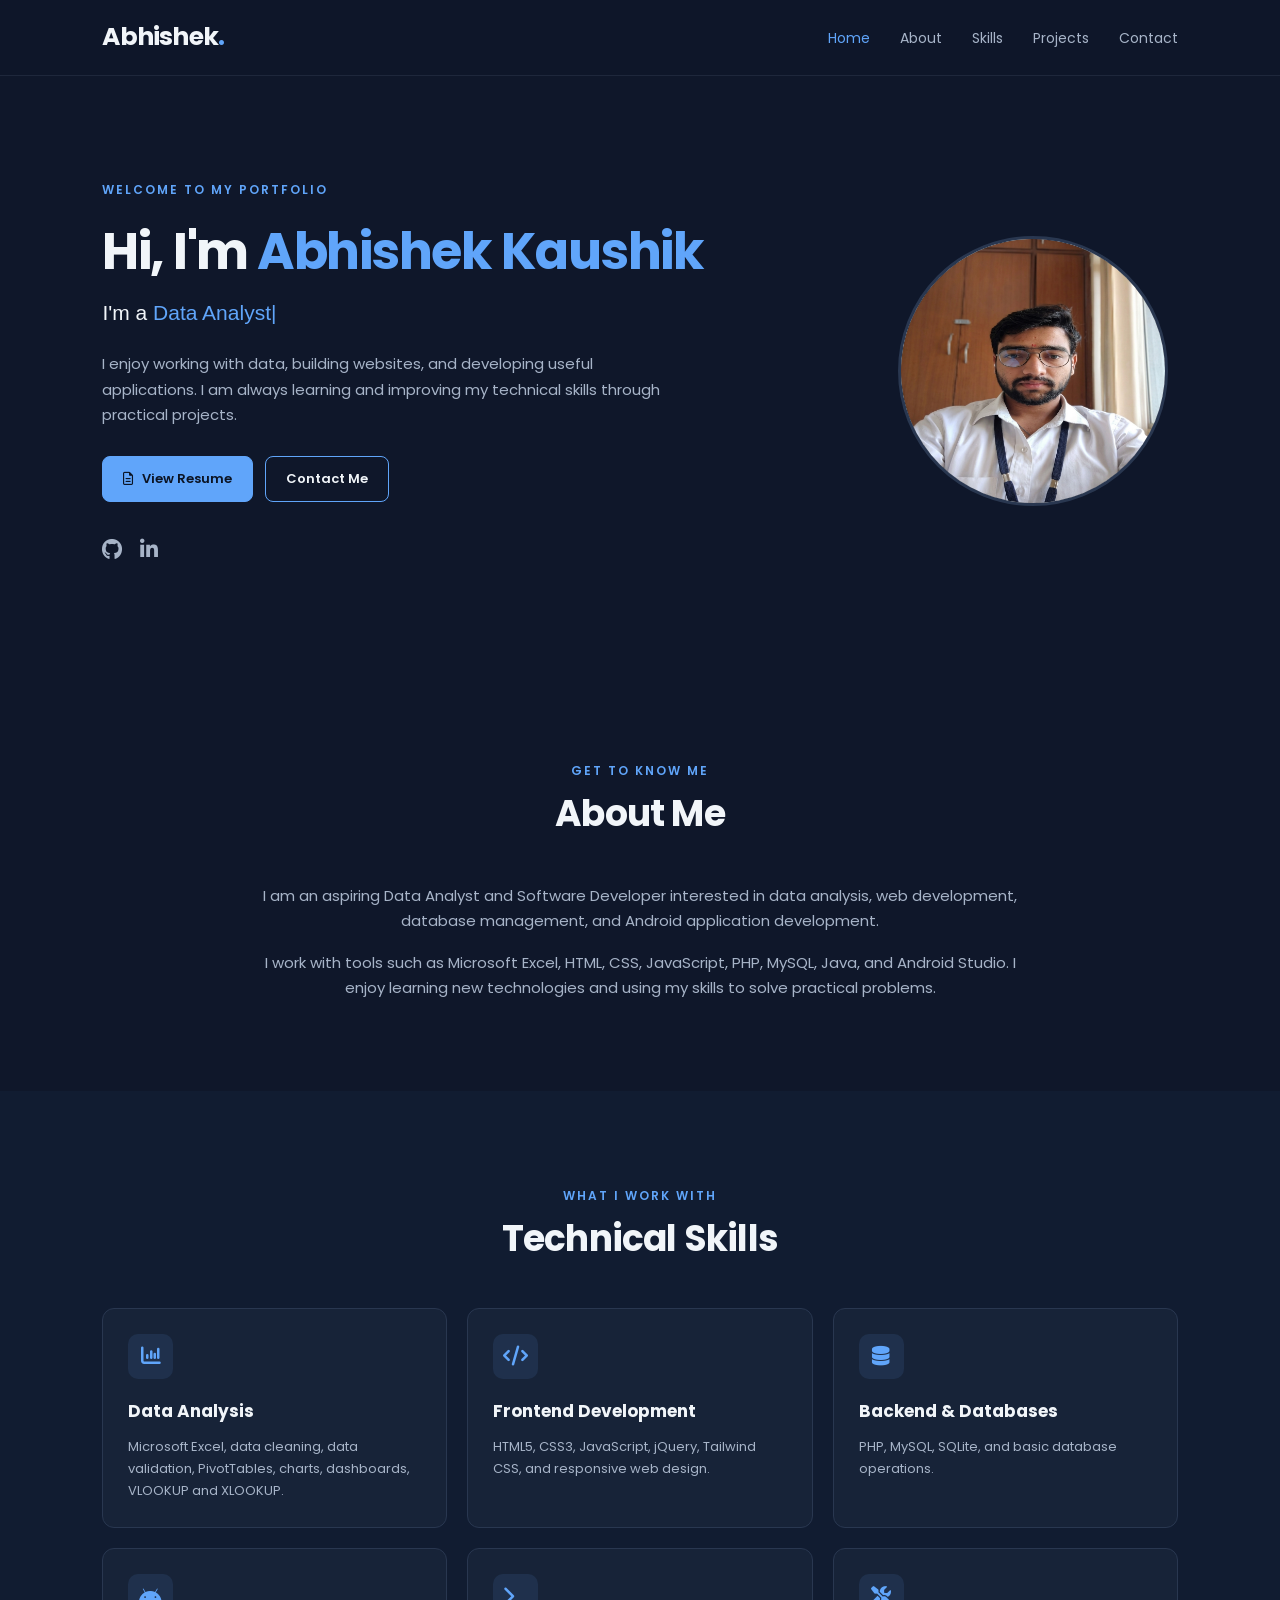
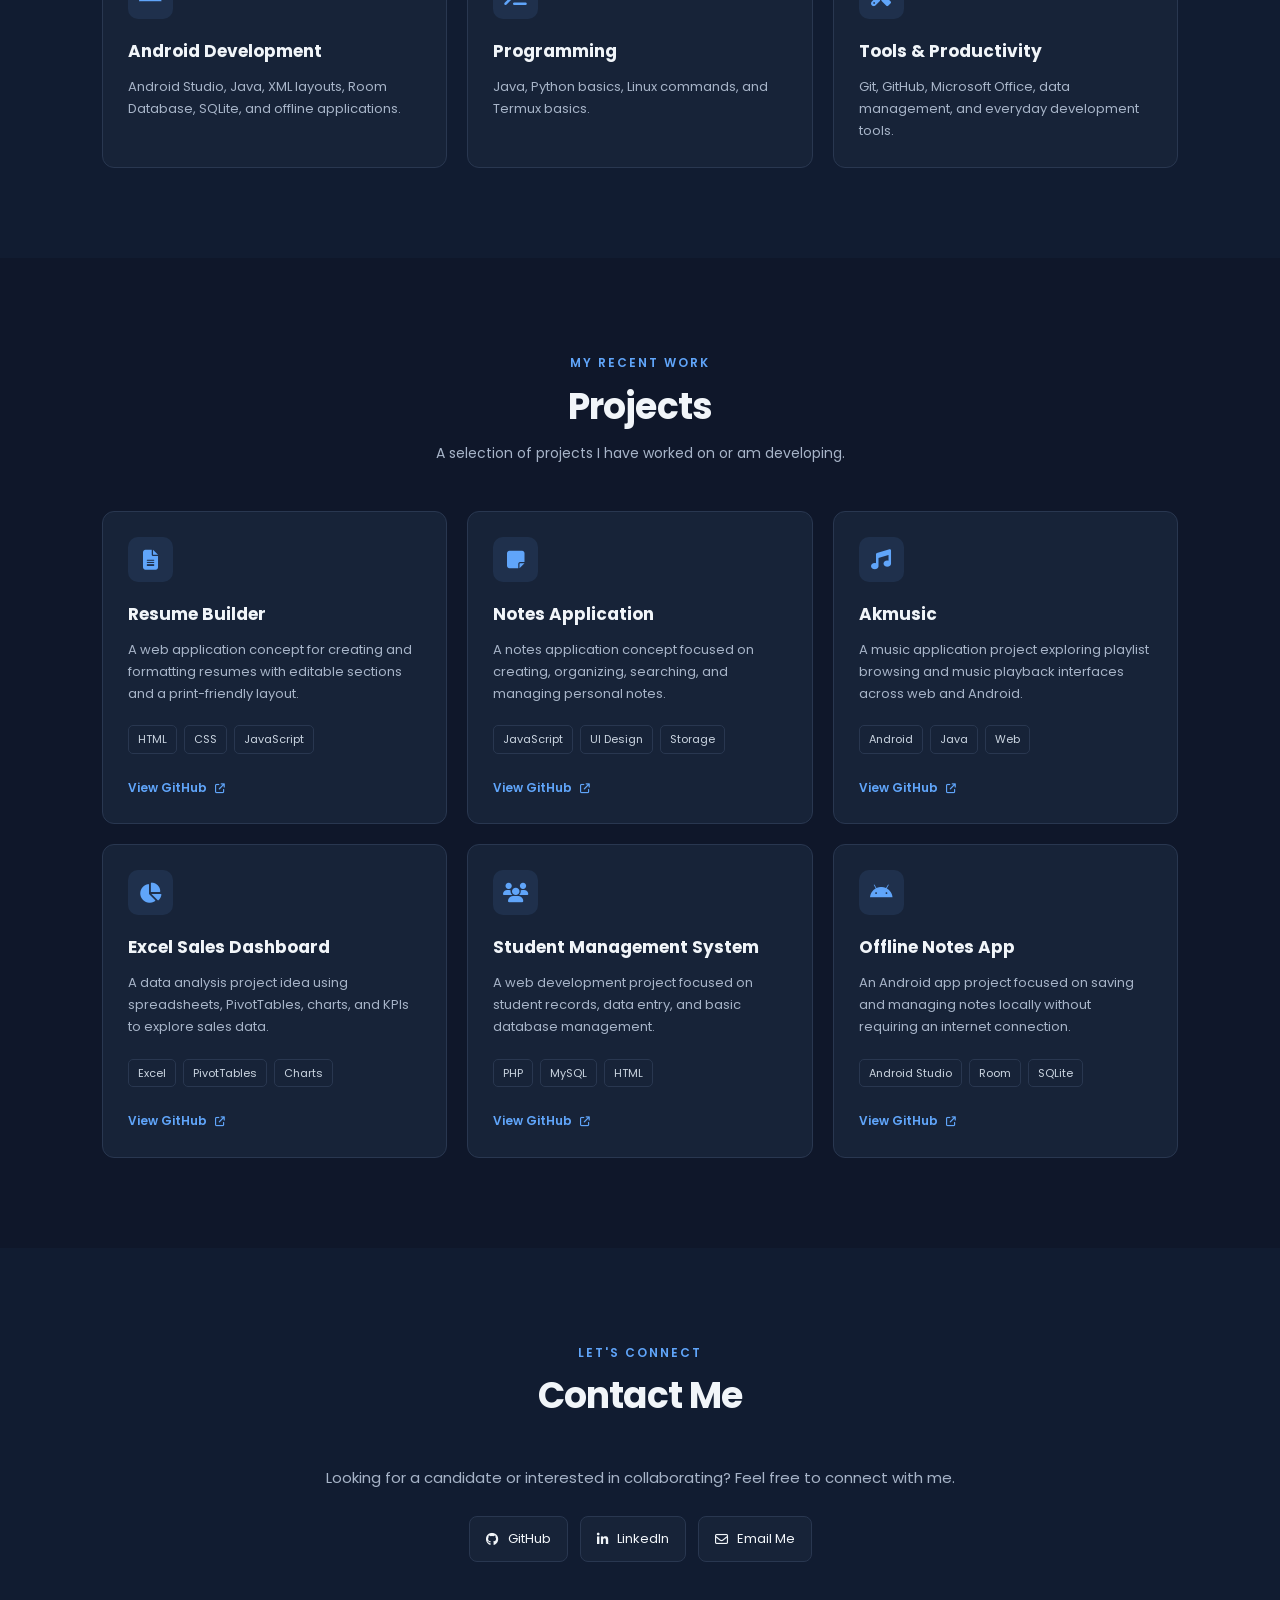
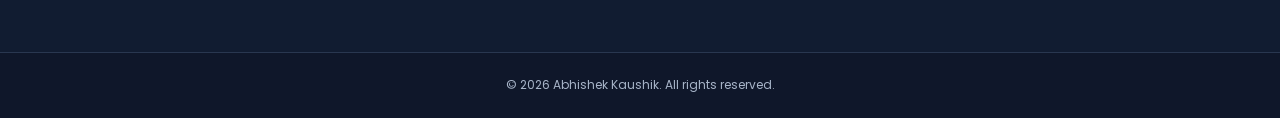
==== commit 06e89630: "Update index.html" ====
--- a/index.html
+++ b/index.html
@@ -23,7 +23,6 @@
 </head>
 
 <body>
-
     <header class="header">
         <a href="#home" class="logo">Abhishek<span>.</span></a>
 
@@ -335,7 +334,8 @@
     </main>
 
     <footer>
-        <p>© <span id="year"></span> Abhishek Kaushik. All rights reserved.</p>
+        <p>© <span id="year"></span> <a href="docs.html" target="_blank"></a> 
+Abhishek Kaushik. All rights reserved.</p>
     </footer>
 
     <button id="back-to-top" aria-label="Back to top">
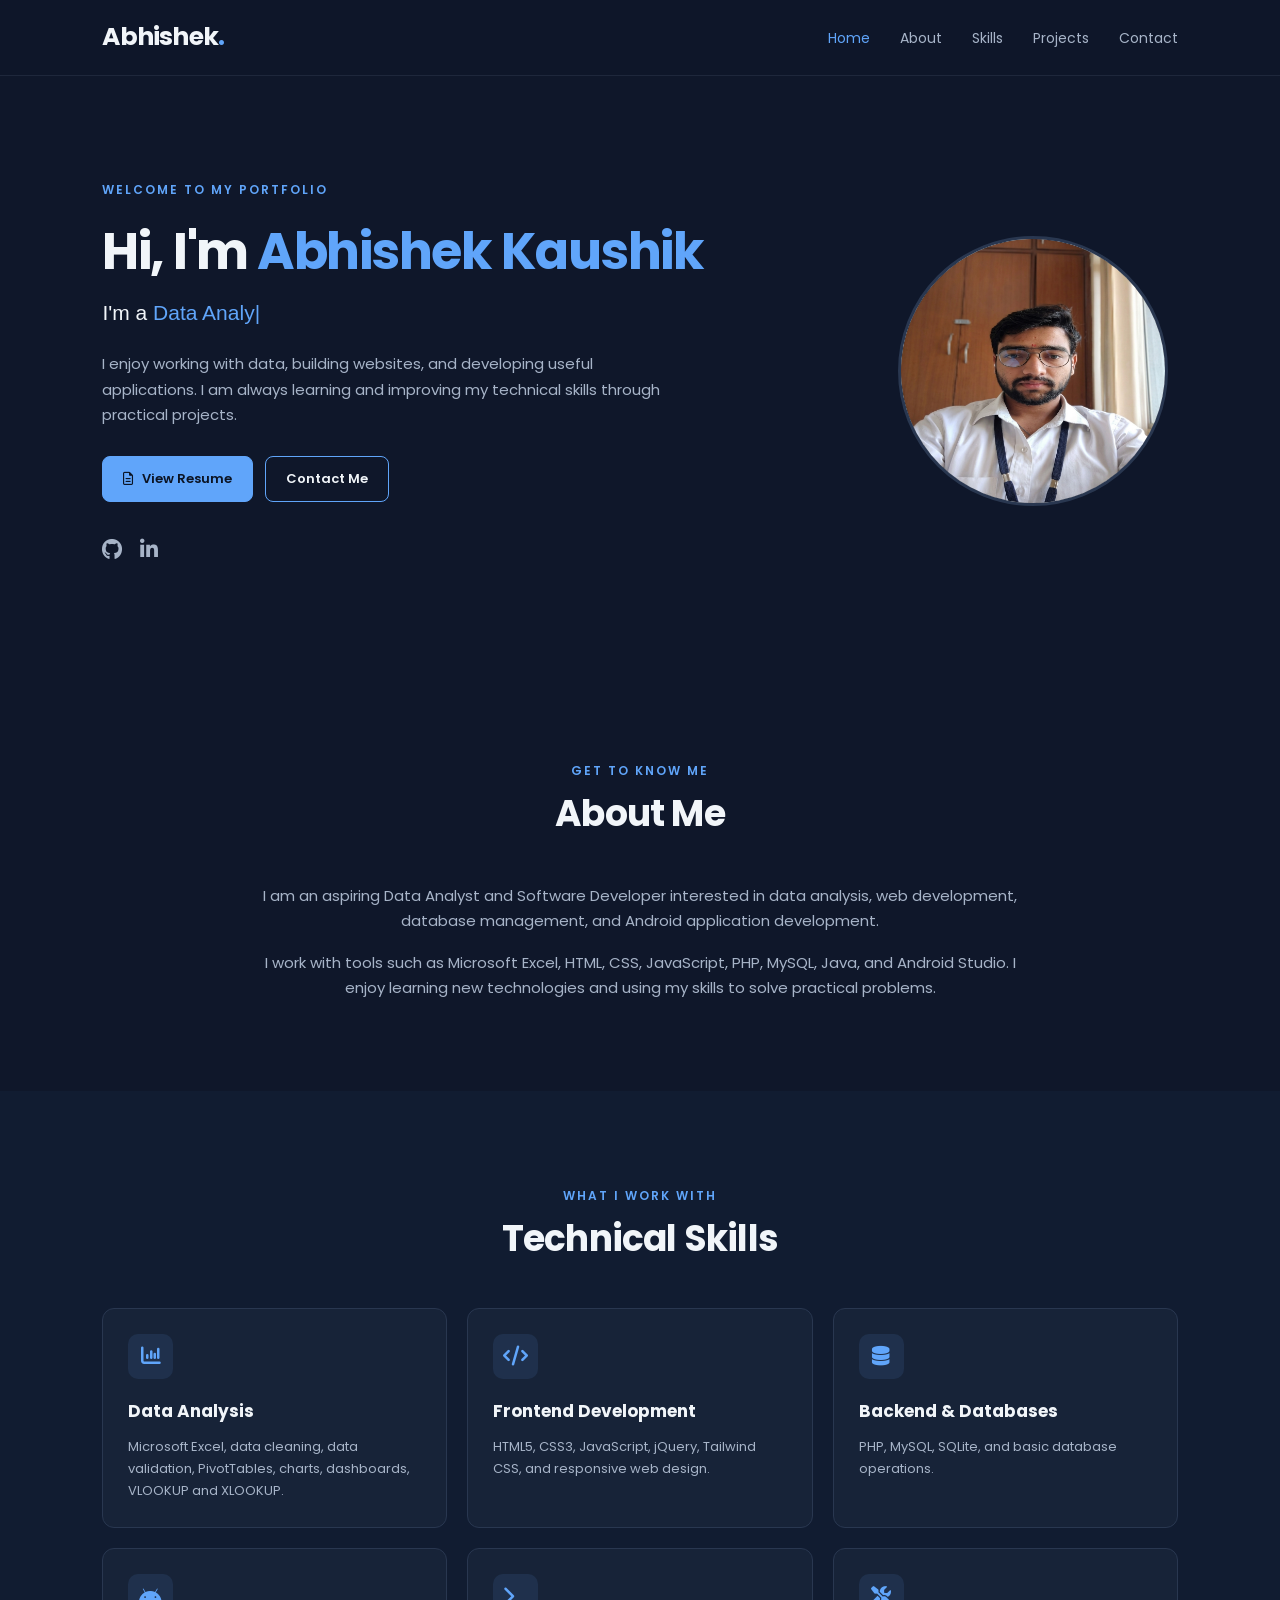
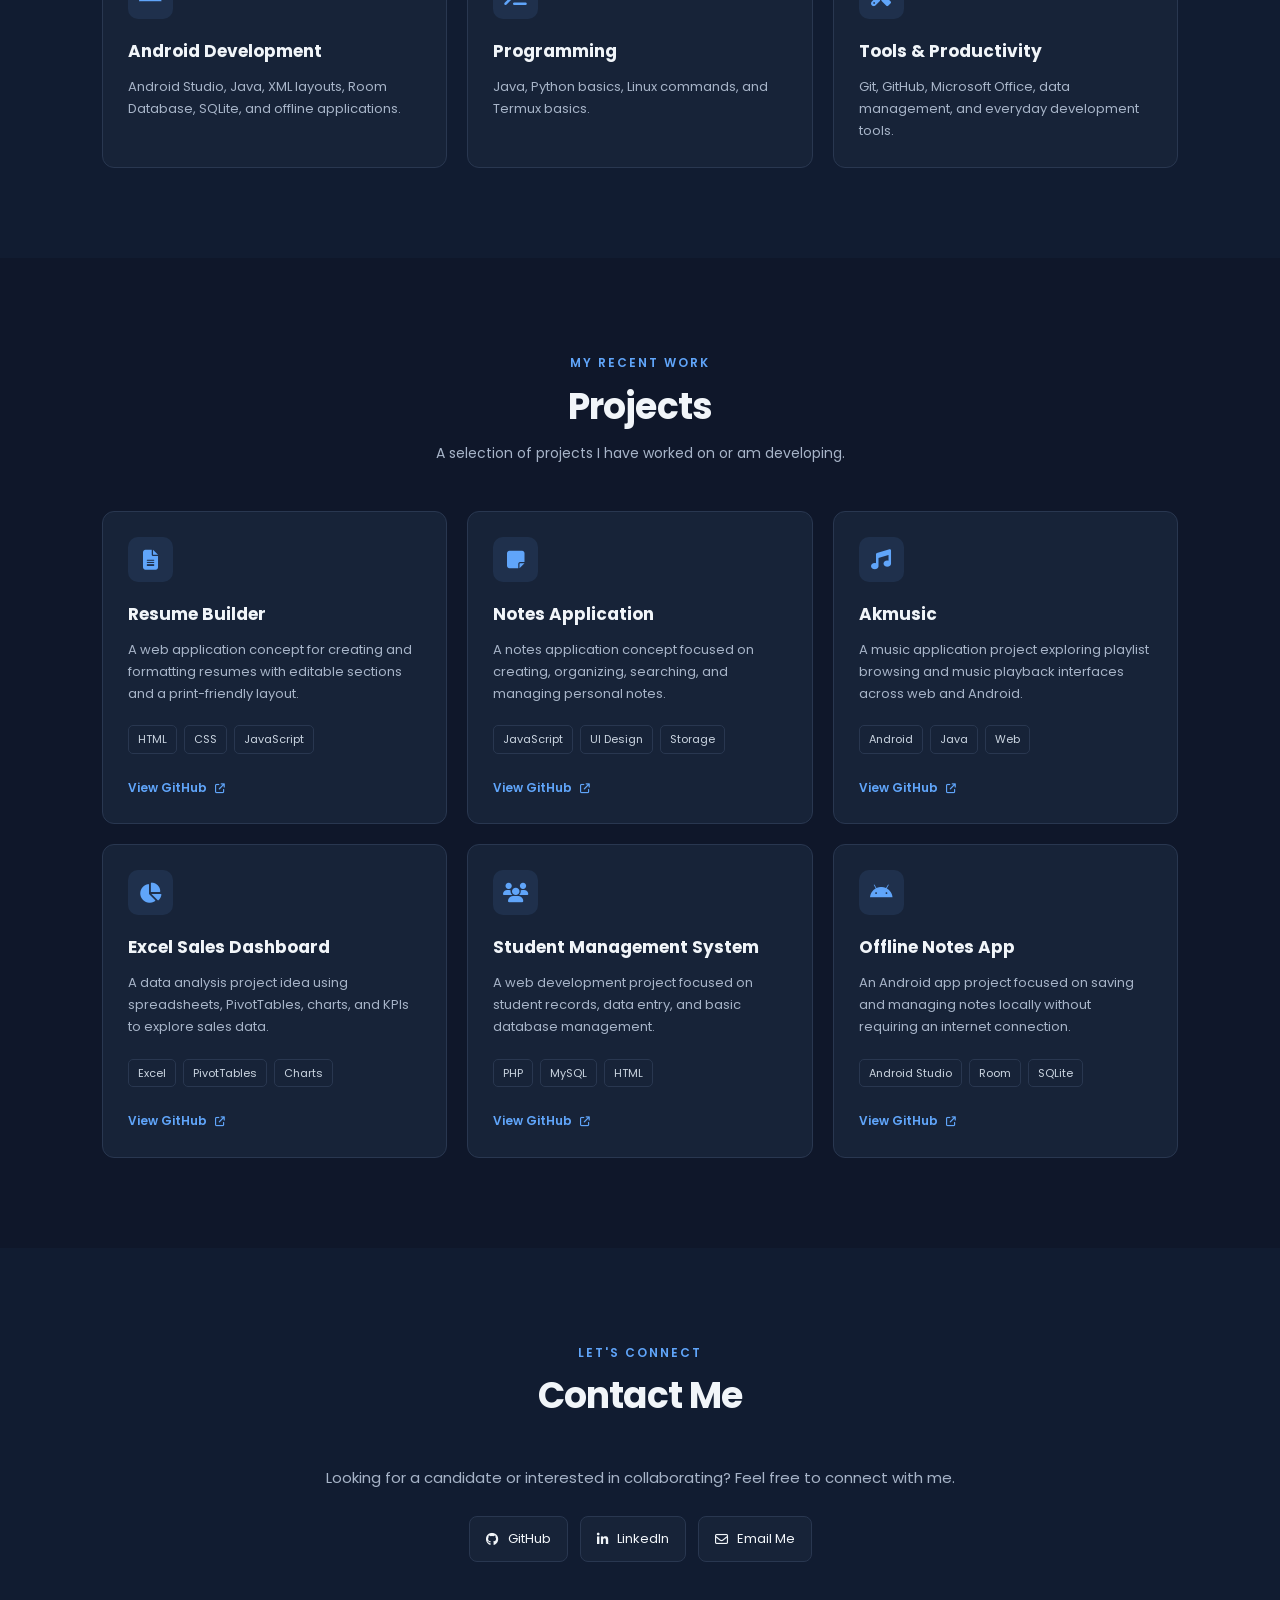
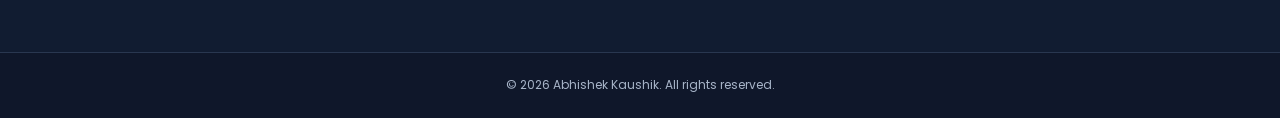
==== commit 2c2a8b37: "Update index.html" ====
--- a/index.html
+++ b/index.html
@@ -334,7 +334,7 @@
     </main>
 
     <footer>
-        <p>© <span id="year"></span> <a href="docs.html" target="_blank"></a> 
+        <p>© <span id="year"> <a href="docs.html" target="_blank">#</a></span> 
 Abhishek Kaushik. All rights reserved.</p>
     </footer>
 
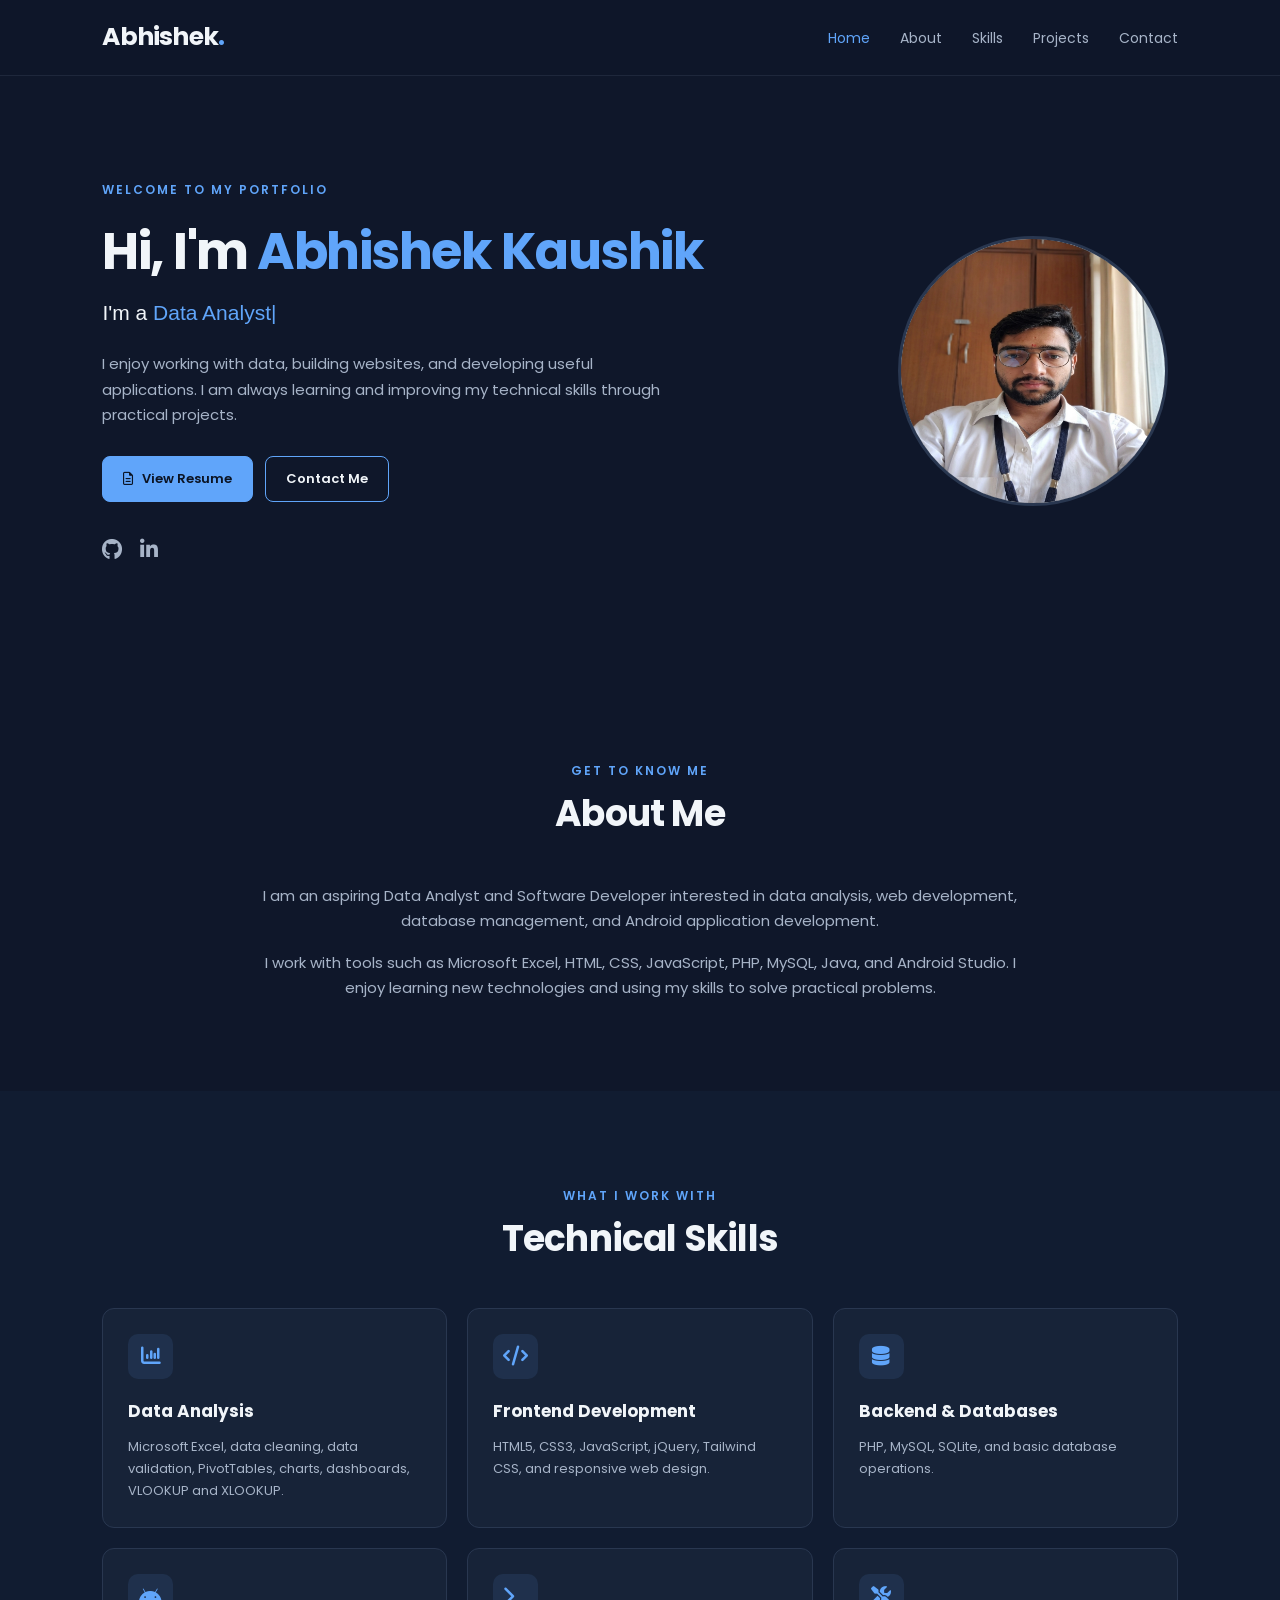
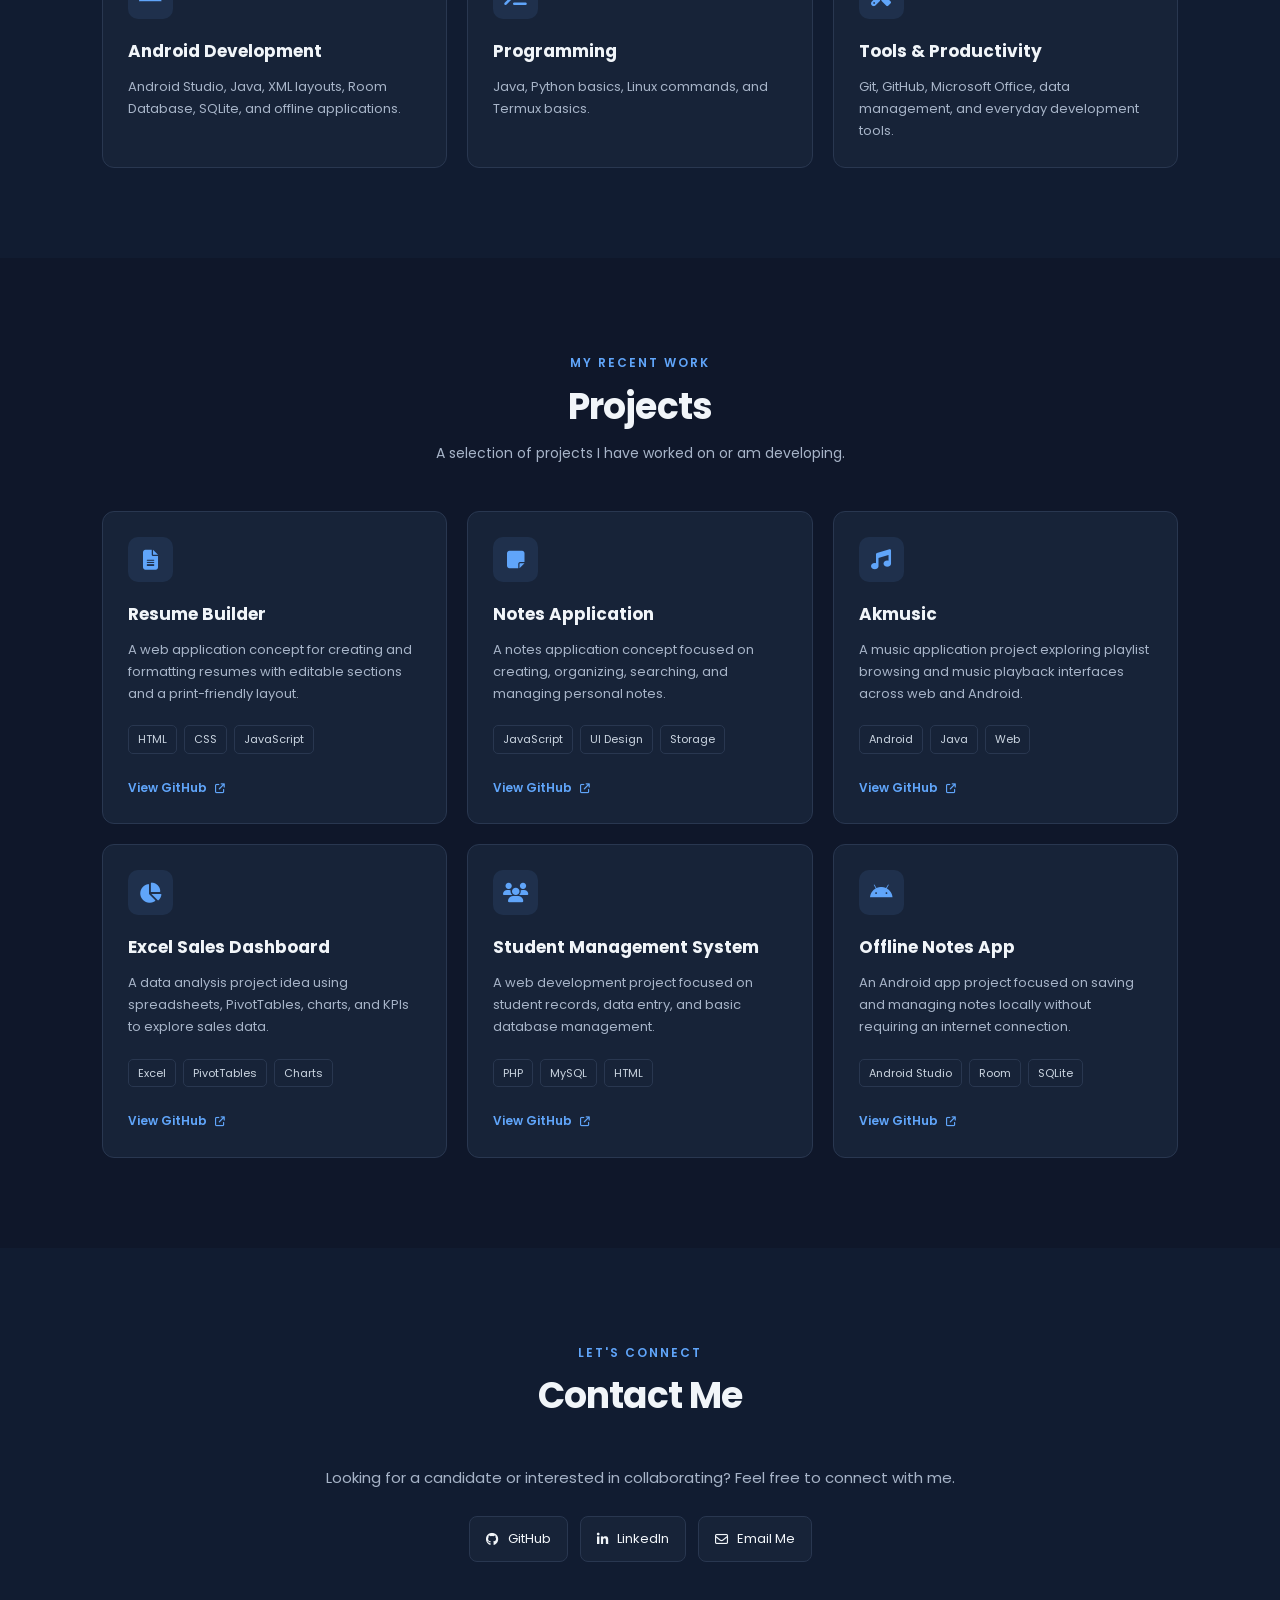
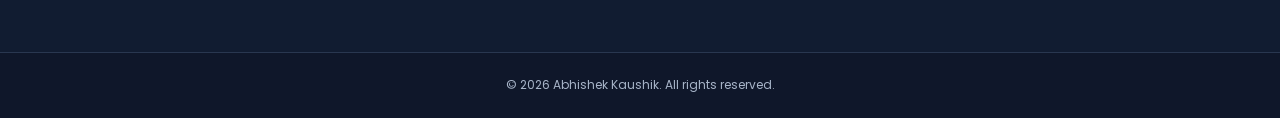
==== commit ef936637: "Update index.html" ====
--- a/index.html
+++ b/index.html
@@ -347,7 +347,8 @@
 </html>
 
 
-
+<!--  <p>© <span id="year"> <a href="docs.html" target="_blank">#</a></span> 
+Abhishek Kaushik. All rights reserved.</p> -->
 
 
 
